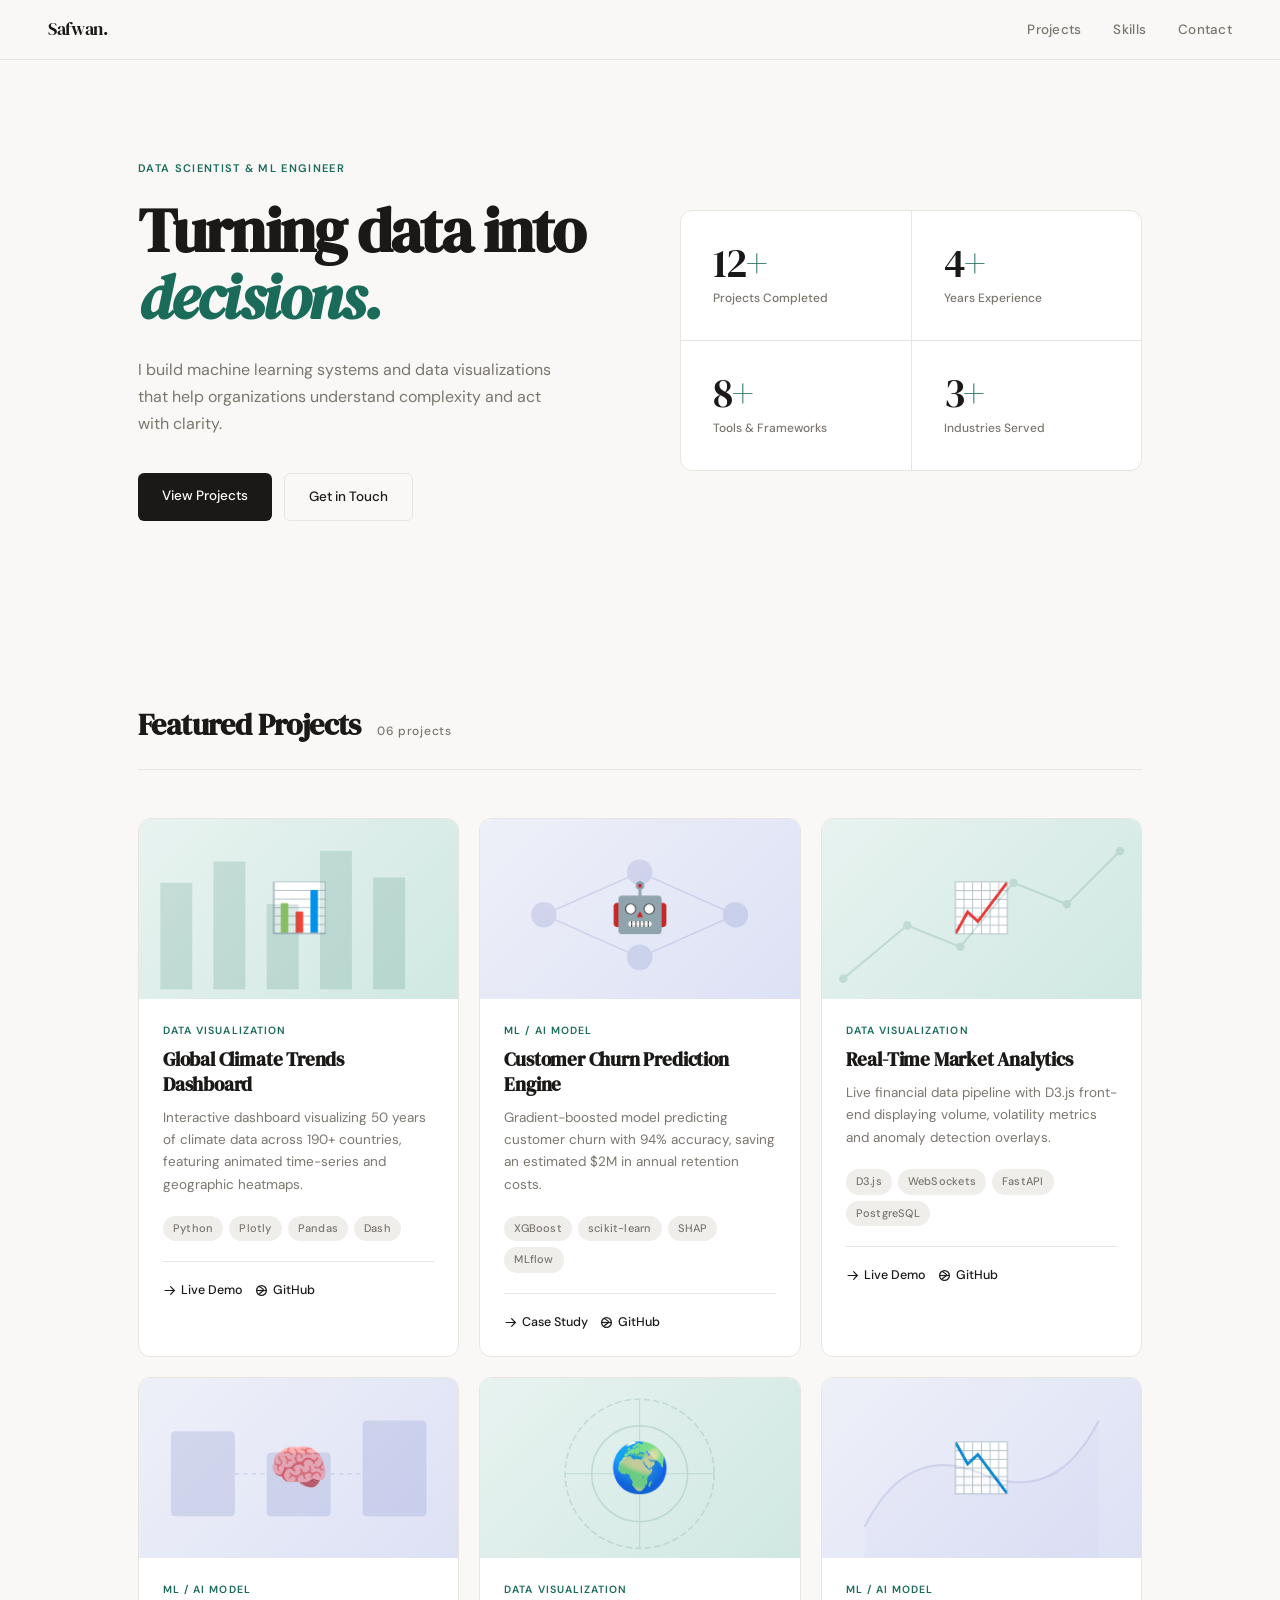
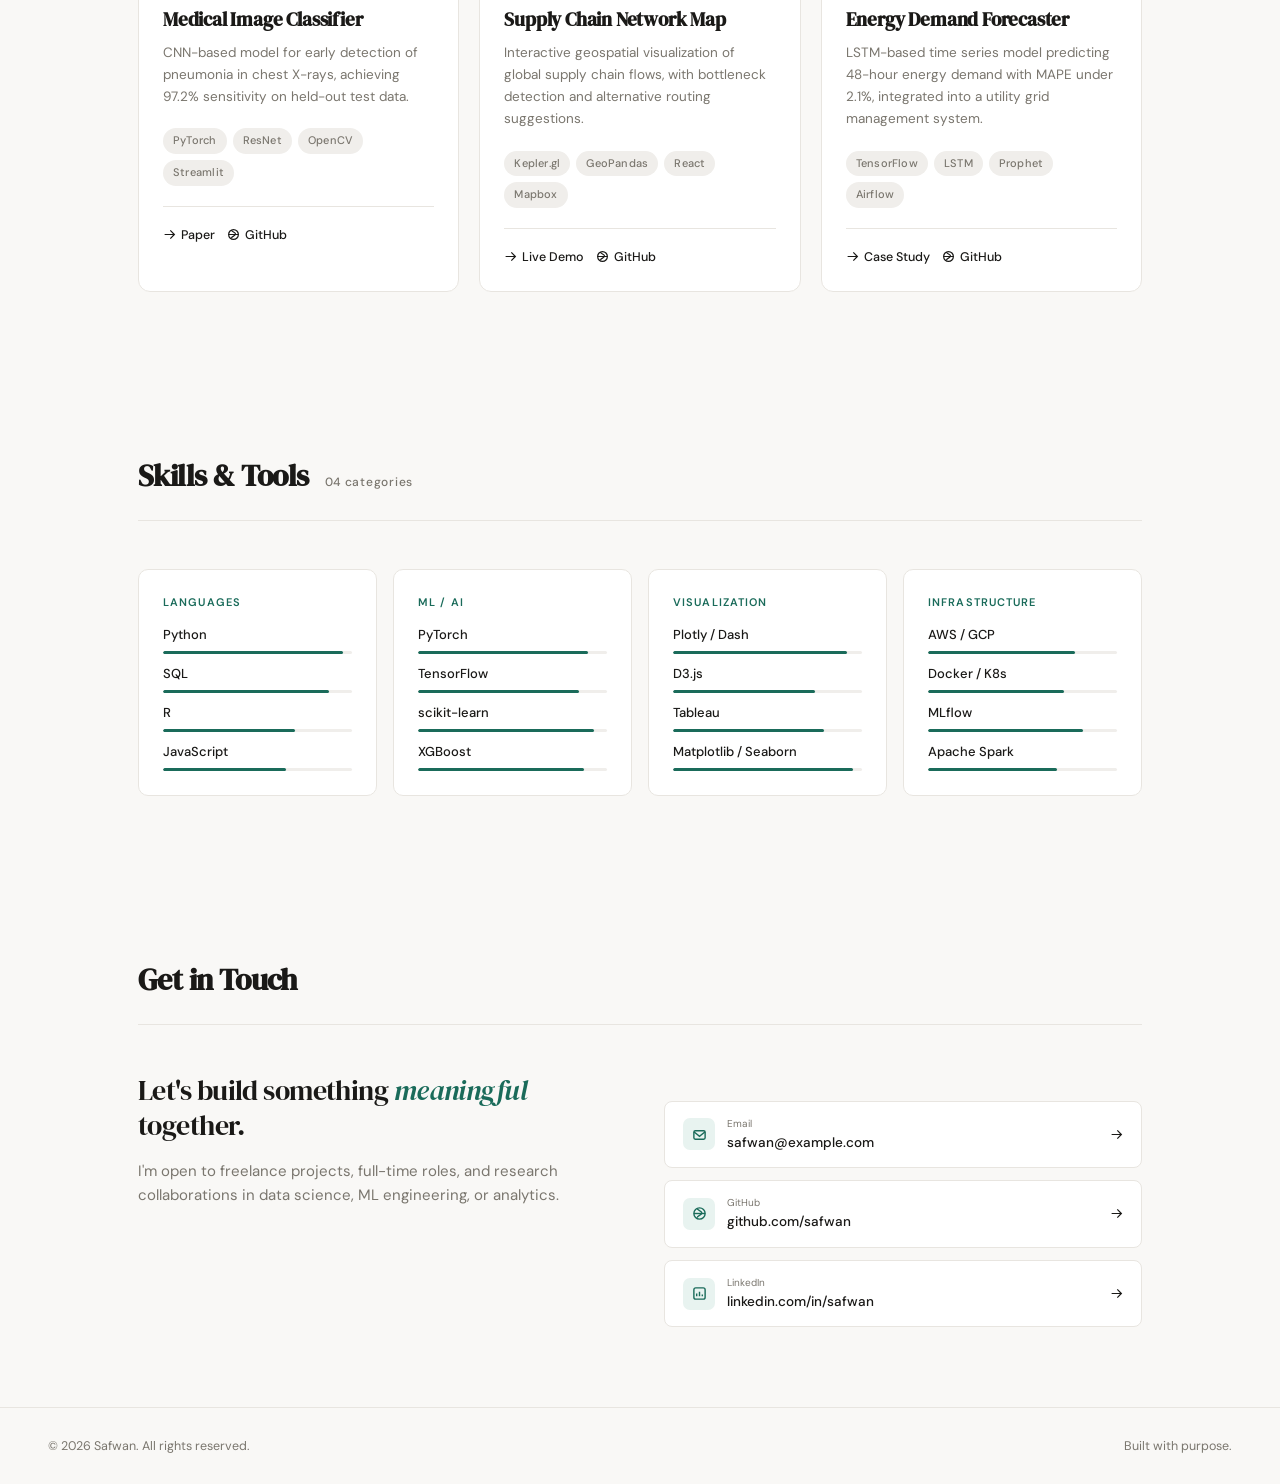
==== index.html @ bc8d3ab7 "Rename portfolio.html to index.html" ====
<!DOCTYPE html>
<html lang="en">
<head>
  <meta charset="UTF-8" />
  <meta name="viewport" content="width=device-width, initial-scale=1.0"/>
  <title>Safwan — Data Scientist</title>
  <link href="https://fonts.googleapis.com/css2?family=DM+Sans:wght@300;400;500;600&family=DM+Serif+Display:ital@0;1&display=swap" rel="stylesheet"/>
  <style>
    *, *::before, *::after { box-sizing: border-box; margin: 0; padding: 0; }

    :root {
      --bg: #f9f8f6;
      --surface: #ffffff;
      --border: #e8e5e0;
      --text: #1a1917;
      --muted: #7a766e;
      --accent: #1a6b5a;
      --accent-light: #e8f3f0;
      --tag-bg: #f0eeeb;
    }

    html { scroll-behavior: smooth; }

    body {
      font-family: 'DM Sans', sans-serif;
      background: var(--bg);
      color: var(--text);
      line-height: 1.6;
      font-size: 15px;
      -webkit-font-smoothing: antialiased;
    }

    /* NAV */
    nav {
      position: fixed; top: 0; left: 0; right: 0; z-index: 100;
      background: rgba(249,248,246,0.92);
      backdrop-filter: blur(12px);
      border-bottom: 1px solid var(--border);
      padding: 0 48px;
      height: 60px;
      display: flex; align-items: center; justify-content: space-between;
    }
    .nav-logo {
      font-family: 'DM Serif Display', serif;
      font-size: 18px;
      color: var(--text);
      text-decoration: none;
      letter-spacing: -0.02em;
    }
    .nav-links { display: flex; gap: 32px; }
    .nav-links a {
      color: var(--muted);
      text-decoration: none;
      font-size: 13.5px;
      font-weight: 500;
      letter-spacing: 0.02em;
      transition: color 0.2s;
    }
    .nav-links a:hover { color: var(--text); }

    /* HERO */
    .hero {
      padding: 160px 48px 100px;
      max-width: 1100px;
      margin: 0 auto;
      display: grid;
      grid-template-columns: 1fr 1fr;
      gap: 80px;
      align-items: center;
    }
    .hero-label {
      font-size: 11px;
      font-weight: 600;
      letter-spacing: 0.12em;
      text-transform: uppercase;
      color: var(--accent);
      margin-bottom: 20px;
    }
    .hero h1 {
      font-family: 'DM Serif Display', serif;
      font-size: clamp(42px, 5vw, 62px);
      line-height: 1.08;
      letter-spacing: -0.03em;
      color: var(--text);
      margin-bottom: 24px;
    }
    .hero h1 em {
      font-style: italic;
      color: var(--accent);
    }
    .hero-desc {
      color: var(--muted);
      font-size: 16px;
      line-height: 1.7;
      margin-bottom: 36px;
      max-width: 420px;
    }
    .hero-actions { display: flex; gap: 12px; flex-wrap: wrap; }
    .btn-primary {
      background: var(--text);
      color: #fff;
      padding: 12px 24px;
      border-radius: 6px;
      text-decoration: none;
      font-size: 13.5px;
      font-weight: 500;
      transition: background 0.2s, transform 0.15s;
    }
    .btn-primary:hover { background: #333; transform: translateY(-1px); }
    .btn-ghost {
      background: transparent;
      color: var(--text);
      padding: 12px 24px;
      border-radius: 6px;
      text-decoration: none;
      font-size: 13.5px;
      font-weight: 500;
      border: 1px solid var(--border);
      transition: border-color 0.2s, transform 0.15s;
    }
    .btn-ghost:hover { border-color: #bbb; transform: translateY(-1px); }

    /* HERO STATS */
    .hero-stats {
      display: grid;
      grid-template-columns: 1fr 1fr;
      gap: 1px;
      background: var(--border);
      border: 1px solid var(--border);
      border-radius: 12px;
      overflow: hidden;
    }
    .stat-box {
      background: var(--surface);
      padding: 32px;
      opacity: 0;
      animation: fadeUp 0.6s ease forwards;
    }
    .stat-box:nth-child(1) { animation-delay: 0.1s; }
    .stat-box:nth-child(2) { animation-delay: 0.2s; }
    .stat-box:nth-child(3) { animation-delay: 0.3s; }
    .stat-box:nth-child(4) { animation-delay: 0.4s; }
    .stat-num {
      font-family: 'DM Serif Display', serif;
      font-size: 40px;
      letter-spacing: -0.03em;
      color: var(--text);
      line-height: 1;
      margin-bottom: 6px;
    }
    .stat-num span { color: var(--accent); }
    .stat-label { font-size: 12px; color: var(--muted); font-weight: 500; }

    /* SECTION LAYOUT */
    section {
      max-width: 1100px;
      margin: 0 auto;
      padding: 80px 48px;
    }
    .section-header {
      display: flex;
      align-items: baseline;
      gap: 16px;
      margin-bottom: 48px;
      border-bottom: 1px solid var(--border);
      padding-bottom: 20px;
    }
    .section-title {
      font-family: 'DM Serif Display', serif;
      font-size: 30px;
      letter-spacing: -0.02em;
    }
    .section-count {
      font-size: 12px;
      color: var(--muted);
      font-weight: 500;
      letter-spacing: 0.06em;
    }

    /* PROJECTS GRID */
    .projects-grid {
      display: grid;
      grid-template-columns: repeat(auto-fill, minmax(320px, 1fr));
      gap: 20px;
    }
    .project-card {
      background: var(--surface);
      border: 1px solid var(--border);
      border-radius: 12px;
      overflow: hidden;
      transition: transform 0.2s, box-shadow 0.2s;
      opacity: 0;
      animation: fadeUp 0.5s ease forwards;
    }
    .project-card:nth-child(1) { animation-delay: 0.05s; }
    .project-card:nth-child(2) { animation-delay: 0.1s; }
    .project-card:nth-child(3) { animation-delay: 0.15s; }
    .project-card:nth-child(4) { animation-delay: 0.2s; }
    .project-card:nth-child(5) { animation-delay: 0.25s; }
    .project-card:nth-child(6) { animation-delay: 0.3s; }
    .project-card:hover { transform: translateY(-3px); box-shadow: 0 12px 32px rgba(0,0,0,0.07); }

    .project-thumb {
      width: 100%;
      height: 180px;
      display: flex;
      align-items: center;
      justify-content: center;
      font-size: 48px;
      position: relative;
      overflow: hidden;
    }
    .thumb-viz { background: linear-gradient(135deg, #e8f3f0 0%, #d0e8e2 100%); }
    .thumb-ml  { background: linear-gradient(135deg, #eef0f8 0%, #dde1f5 100%); }
    .thumb-nlp { background: linear-gradient(135deg, #f8f0e8 0%, #f5e8d0 100%); }

    /* Decorative SVG inside thumb */
    .thumb-deco {
      position: absolute; inset: 0;
      opacity: 0.15;
    }

    .project-body { padding: 24px; }
    .project-type {
      font-size: 10.5px;
      font-weight: 600;
      letter-spacing: 0.1em;
      text-transform: uppercase;
      color: var(--accent);
      margin-bottom: 8px;
    }
    .project-title {
      font-family: 'DM Serif Display', serif;
      font-size: 19px;
      letter-spacing: -0.01em;
      margin-bottom: 10px;
      line-height: 1.3;
    }
    .project-desc {
      font-size: 13.5px;
      color: var(--muted);
      line-height: 1.65;
      margin-bottom: 20px;
    }
    .project-tags { display: flex; flex-wrap: wrap; gap: 6px; margin-bottom: 20px; }
    .tag {
      background: var(--tag-bg);
      color: var(--muted);
      font-size: 11px;
      font-weight: 500;
      padding: 4px 10px;
      border-radius: 20px;
      letter-spacing: 0.02em;
    }
    .project-footer {
      display: flex;
      gap: 12px;
      border-top: 1px solid var(--border);
      padding-top: 18px;
    }
    .project-link {
      font-size: 12.5px;
      font-weight: 500;
      color: var(--text);
      text-decoration: none;
      display: flex;
      align-items: center;
      gap: 5px;
      transition: color 0.2s;
    }
    .project-link:hover { color: var(--accent); }
    .project-link svg { width: 13px; height: 13px; }

    /* SKILLS */
    .skills-grid {
      display: grid;
      grid-template-columns: repeat(auto-fill, minmax(220px, 1fr));
      gap: 16px;
    }
    .skill-group {
      background: var(--surface);
      border: 1px solid var(--border);
      border-radius: 10px;
      padding: 24px;
      opacity: 0;
      animation: fadeUp 0.5s ease forwards;
    }
    .skill-group:nth-child(1) { animation-delay: 0.05s; }
    .skill-group:nth-child(2) { animation-delay: 0.1s; }
    .skill-group:nth-child(3) { animation-delay: 0.15s; }
    .skill-group:nth-child(4) { animation-delay: 0.2s; }
    .skill-group-title {
      font-size: 11px;
      font-weight: 600;
      letter-spacing: 0.1em;
      text-transform: uppercase;
      color: var(--accent);
      margin-bottom: 14px;
    }
    .skill-list { display: flex; flex-direction: column; gap: 10px; }
    .skill-item { display: flex; flex-direction: column; gap: 5px; }
    .skill-name { font-size: 13px; font-weight: 500; color: var(--text); }
    .skill-bar-track {
      height: 3px;
      background: var(--tag-bg);
      border-radius: 2px;
      overflow: hidden;
    }
    .skill-bar-fill {
      height: 100%;
      background: var(--accent);
      border-radius: 2px;
      width: 0;
      transition: width 1.2s cubic-bezier(0.4,0,0.2,1);
    }

    /* CONTACT */
    .contact-grid {
      display: grid;
      grid-template-columns: 1fr 1fr;
      gap: 48px;
      align-items: start;
    }
    .contact-intro {
      font-family: 'DM Serif Display', serif;
      font-size: 28px;
      letter-spacing: -0.02em;
      line-height: 1.25;
      margin-bottom: 16px;
    }
    .contact-intro em { font-style: italic; color: var(--accent); }
    .contact-sub { color: var(--muted); font-size: 15px; line-height: 1.65; }
    .contact-links { display: flex; flex-direction: column; gap: 12px; margin-top: 28px; }
    .contact-link-item {
      display: flex;
      align-items: center;
      gap: 12px;
      padding: 14px 18px;
      background: var(--surface);
      border: 1px solid var(--border);
      border-radius: 8px;
      text-decoration: none;
      color: var(--text);
      font-size: 13.5px;
      font-weight: 500;
      transition: border-color 0.2s, transform 0.15s;
    }
    .contact-link-item:hover { border-color: var(--accent); transform: translateX(3px); }
    .contact-icon {
      width: 32px; height: 32px;
      background: var(--accent-light);
      border-radius: 7px;
      display: flex; align-items: center; justify-content: center;
      color: var(--accent);
      flex-shrink: 0;
    }
    .contact-icon svg { width: 15px; height: 15px; }
    .contact-link-text { flex: 1; }
    .contact-link-label { font-size: 10px; color: var(--muted); font-weight: 400; display: block; }

    /* FOOTER */
    footer {
      border-top: 1px solid var(--border);
      padding: 28px 48px;
      display: flex;
      justify-content: space-between;
      align-items: center;
      color: var(--muted);
      font-size: 12.5px;
      max-width: 100%;
    }

    /* ANIMATIONS */
    @keyframes fadeUp {
      from { opacity: 0; transform: translateY(18px); }
      to   { opacity: 1; transform: translateY(0); }
    }
    .hero-left { opacity: 0; animation: fadeUp 0.7s ease 0.1s forwards; }

    /* RESPONSIVE */
    @media (max-width: 768px) {
      nav { padding: 0 20px; }
      .hero { grid-template-columns: 1fr; padding: 120px 20px 60px; gap: 48px; }
      section { padding: 60px 20px; }
      .contact-grid { grid-template-columns: 1fr; }
      footer { flex-direction: column; gap: 8px; text-align: center; }
    }
  </style>
</head>
<body>

<!-- NAV -->
<nav>
  <a href="#" class="nav-logo">Safwan.</a>
  <div class="nav-links">
    <a href="#projects">Projects</a>
    <a href="#skills">Skills</a>
    <a href="#contact">Contact</a>
  </div>
</nav>

<!-- HERO -->
<div class="hero">
  <div class="hero-left">
    <p class="hero-label">Data Scientist & ML Engineer</p>
    <h1>Turning data into <em>decisions.</em></h1>
    <p class="hero-desc">
      I build machine learning systems and data visualizations that help organizations understand complexity and act with clarity.
    </p>
    <div class="hero-actions">
      <a href="#projects" class="btn-primary">View Projects</a>
      <a href="#contact" class="btn-ghost">Get in Touch</a>
    </div>
  </div>

  <div class="hero-stats">
    <div class="stat-box">
      <div class="stat-num">12<span>+</span></div>
      <div class="stat-label">Projects Completed</div>
    </div>
    <div class="stat-box">
      <div class="stat-num">4<span>+</span></div>
      <div class="stat-label">Years Experience</div>
    </div>
    <div class="stat-box">
      <div class="stat-num">8<span>+</span></div>
      <div class="stat-label">Tools & Frameworks</div>
    </div>
    <div class="stat-box">
      <div class="stat-num">3<span>+</span></div>
      <div class="stat-label">Industries Served</div>
    </div>
  </div>
</div>

<!-- PROJECTS -->
<section id="projects">
  <div class="section-header">
    <h2 class="section-title">Featured Projects</h2>
    <span class="section-count">06 projects</span>
  </div>

  <div class="projects-grid">

    <!-- Project 1 -->
    <div class="project-card">
      <div class="project-thumb thumb-viz">
        <svg class="thumb-deco" viewBox="0 0 300 180" fill="none" xmlns="http://www.w3.org/2000/svg">
          <rect x="20" y="60" width="30" height="100" fill="#1a6b5a"/>
          <rect x="70" y="40" width="30" height="120" fill="#1a6b5a"/>
          <rect x="120" y="80" width="30" height="80" fill="#1a6b5a"/>
          <rect x="170" y="30" width="30" height="130" fill="#1a6b5a"/>
          <rect x="220" y="55" width="30" height="105" fill="#1a6b5a"/>
          <line x1="10" y1="170" x2="290" y2="170" stroke="#1a6b5a" stroke-width="2"/>
        </svg>
        📊
      </div>
      <div class="project-body">
        <p class="project-type">Data Visualization</p>
        <h3 class="project-title">Global Climate Trends Dashboard</h3>
        <p class="project-desc">Interactive dashboard visualizing 50 years of climate data across 190+ countries, featuring animated time-series and geographic heatmaps.</p>
        <div class="project-tags">
          <span class="tag">Python</span><span class="tag">Plotly</span><span class="tag">Pandas</span><span class="tag">Dash</span>
        </div>
        <div class="project-footer">
          <a href="#" class="project-link">
            <svg viewBox="0 0 16 16" fill="none" stroke="currentColor" stroke-width="1.5"><path d="M2 8h12M9 3l5 5-5 5"/></svg>
            Live Demo
          </a>
          <a href="#" class="project-link">
            <svg viewBox="0 0 16 16" fill="none" stroke="currentColor" stroke-width="1.5"><circle cx="8" cy="8" r="6"/><path d="M5.5 2.5c0 2.5 5 2.5 5 5s-5 2.5-5 5"/><line x1="2" y1="8" x2="14" y2="8"/></svg>
            GitHub
          </a>
        </div>
      </div>
    </div>

    <!-- Project 2 -->
    <div class="project-card">
      <div class="project-thumb thumb-ml">
        <svg class="thumb-deco" viewBox="0 0 300 180" fill="none" xmlns="http://www.w3.org/2000/svg">
          <circle cx="60" cy="90" r="12" fill="#4a5ab5"/>
          <circle cx="150" cy="50" r="12" fill="#4a5ab5"/>
          <circle cx="150" cy="130" r="12" fill="#4a5ab5"/>
          <circle cx="240" cy="90" r="12" fill="#4a5ab5"/>
          <line x1="60" y1="90" x2="150" y2="50" stroke="#4a5ab5" stroke-width="1.5"/>
          <line x1="60" y1="90" x2="150" y2="130" stroke="#4a5ab5" stroke-width="1.5"/>
          <line x1="150" y1="50" x2="240" y2="90" stroke="#4a5ab5" stroke-width="1.5"/>
          <line x1="150" y1="130" x2="240" y2="90" stroke="#4a5ab5" stroke-width="1.5"/>
        </svg>
        🤖
      </div>
      <div class="project-body">
        <p class="project-type">ML / AI Model</p>
        <h3 class="project-title">Customer Churn Prediction Engine</h3>
        <p class="project-desc">Gradient-boosted model predicting customer churn with 94% accuracy, saving an estimated $2M in annual retention costs.</p>
        <div class="project-tags">
          <span class="tag">XGBoost</span><span class="tag">scikit-learn</span><span class="tag">SHAP</span><span class="tag">MLflow</span>
        </div>
        <div class="project-footer">
          <a href="#" class="project-link">
            <svg viewBox="0 0 16 16" fill="none" stroke="currentColor" stroke-width="1.5"><path d="M2 8h12M9 3l5 5-5 5"/></svg>
            Case Study
          </a>
          <a href="#" class="project-link">
            <svg viewBox="0 0 16 16" fill="none" stroke="currentColor" stroke-width="1.5"><circle cx="8" cy="8" r="6"/><path d="M5.5 2.5c0 2.5 5 2.5 5 5s-5 2.5-5 5"/><line x1="2" y1="8" x2="14" y2="8"/></svg>
            GitHub
          </a>
        </div>
      </div>
    </div>

    <!-- Project 3 -->
    <div class="project-card">
      <div class="project-thumb thumb-viz">
        <svg class="thumb-deco" viewBox="0 0 300 180" fill="none" xmlns="http://www.w3.org/2000/svg">
          <polyline points="20,150 80,100 130,120 180,60 230,80 280,30" stroke="#1a6b5a" stroke-width="2" fill="none"/>
          <circle cx="20" cy="150" r="4" fill="#1a6b5a"/>
          <circle cx="80" cy="100" r="4" fill="#1a6b5a"/>
          <circle cx="130" cy="120" r="4" fill="#1a6b5a"/>
          <circle cx="180" cy="60" r="4" fill="#1a6b5a"/>
          <circle cx="230" cy="80" r="4" fill="#1a6b5a"/>
          <circle cx="280" cy="30" r="4" fill="#1a6b5a"/>
        </svg>
        📈
      </div>
      <div class="project-body">
        <p class="project-type">Data Visualization</p>
        <h3 class="project-title">Real-Time Market Analytics</h3>
        <p class="project-desc">Live financial data pipeline with D3.js front-end displaying volume, volatility metrics and anomaly detection overlays.</p>
        <div class="project-tags">
          <span class="tag">D3.js</span><span class="tag">WebSockets</span><span class="tag">FastAPI</span><span class="tag">PostgreSQL</span>
        </div>
        <div class="project-footer">
          <a href="#" class="project-link">
            <svg viewBox="0 0 16 16" fill="none" stroke="currentColor" stroke-width="1.5"><path d="M2 8h12M9 3l5 5-5 5"/></svg>
            Live Demo
          </a>
          <a href="#" class="project-link">
            <svg viewBox="0 0 16 16" fill="none" stroke="currentColor" stroke-width="1.5"><circle cx="8" cy="8" r="6"/><path d="M5.5 2.5c0 2.5 5 2.5 5 5s-5 2.5-5 5"/><line x1="2" y1="8" x2="14" y2="8"/></svg>
            GitHub
          </a>
        </div>
      </div>
    </div>

    <!-- Project 4 -->
    <div class="project-card">
      <div class="project-thumb thumb-ml">
        <svg class="thumb-deco" viewBox="0 0 300 180" fill="none" xmlns="http://www.w3.org/2000/svg">
          <rect x="30" y="50" width="60" height="80" rx="4" fill="#4a5ab5"/>
          <rect x="120" y="70" width="60" height="60" rx="4" fill="#4a5ab5"/>
          <rect x="210" y="40" width="60" height="90" rx="4" fill="#4a5ab5"/>
          <line x1="90" y1="90" x2="120" y2="90" stroke="#4a5ab5" stroke-width="1.5" stroke-dasharray="4"/>
          <line x1="180" y1="90" x2="210" y2="90" stroke="#4a5ab5" stroke-width="1.5" stroke-dasharray="4"/>
        </svg>
        🧠
      </div>
      <div class="project-body">
        <p class="project-type">ML / AI Model</p>
        <h3 class="project-title">Medical Image Classifier</h3>
        <p class="project-desc">CNN-based model for early detection of pneumonia in chest X-rays, achieving 97.2% sensitivity on held-out test data.</p>
        <div class="project-tags">
          <span class="tag">PyTorch</span><span class="tag">ResNet</span><span class="tag">OpenCV</span><span class="tag">Streamlit</span>
        </div>
        <div class="project-footer">
          <a href="#" class="project-link">
            <svg viewBox="0 0 16 16" fill="none" stroke="currentColor" stroke-width="1.5"><path d="M2 8h12M9 3l5 5-5 5"/></svg>
            Paper
          </a>
          <a href="#" class="project-link">
            <svg viewBox="0 0 16 16" fill="none" stroke="currentColor" stroke-width="1.5"><circle cx="8" cy="8" r="6"/><path d="M5.5 2.5c0 2.5 5 2.5 5 5s-5 2.5-5 5"/><line x1="2" y1="8" x2="14" y2="8"/></svg>
            GitHub
          </a>
        </div>
      </div>
    </div>

    <!-- Project 5 -->
    <div class="project-card">
      <div class="project-thumb thumb-viz">
        <svg class="thumb-deco" viewBox="0 0 300 180" fill="none">
          <circle cx="150" cy="90" r="70" stroke="#1a6b5a" stroke-width="1.5" stroke-dasharray="6 3"/>
          <circle cx="150" cy="90" r="45" stroke="#1a6b5a" stroke-width="1.5"/>
          <circle cx="150" cy="90" r="20" fill="#1a6b5a"/>
          <line x1="150" y1="20" x2="150" y2="160" stroke="#1a6b5a" stroke-width="1"/>
          <line x1="80" y1="90" x2="220" y2="90" stroke="#1a6b5a" stroke-width="1"/>
        </svg>
        🌍
      </div>
      <div class="project-body">
        <p class="project-type">Data Visualization</p>
        <h3 class="project-title">Supply Chain Network Map</h3>
        <p class="project-desc">Interactive geospatial visualization of global supply chain flows, with bottleneck detection and alternative routing suggestions.</p>
        <div class="project-tags">
          <span class="tag">Kepler.gl</span><span class="tag">GeoPandas</span><span class="tag">React</span><span class="tag">Mapbox</span>
        </div>
        <div class="project-footer">
          <a href="#" class="project-link">
            <svg viewBox="0 0 16 16" fill="none" stroke="currentColor" stroke-width="1.5"><path d="M2 8h12M9 3l5 5-5 5"/></svg>
            Live Demo
          </a>
          <a href="#" class="project-link">
            <svg viewBox="0 0 16 16" fill="none" stroke="currentColor" stroke-width="1.5"><circle cx="8" cy="8" r="6"/><path d="M5.5 2.5c0 2.5 5 2.5 5 5s-5 2.5-5 5"/><line x1="2" y1="8" x2="14" y2="8"/></svg>
            GitHub
          </a>
        </div>
      </div>
    </div>

    <!-- Project 6 -->
    <div class="project-card">
      <div class="project-thumb thumb-ml">
        <svg class="thumb-deco" viewBox="0 0 300 180" fill="none">
          <path d="M40 140 Q80 60 150 90 Q220 120 260 40" stroke="#4a5ab5" stroke-width="2" fill="none"/>
          <path d="M40 140 Q80 60 150 90 Q220 120 260 40 L260 180 L40 180 Z" fill="#4a5ab5" opacity="0.15"/>
        </svg>
        📉
      </div>
      <div class="project-body">
        <p class="project-type">ML / AI Model</p>
        <h3 class="project-title">Energy Demand Forecaster</h3>
        <p class="project-desc">LSTM-based time series model predicting 48-hour energy demand with MAPE under 2.1%, integrated into a utility grid management system.</p>
        <div class="project-tags">
          <span class="tag">TensorFlow</span><span class="tag">LSTM</span><span class="tag">Prophet</span><span class="tag">Airflow</span>
        </div>
        <div class="project-footer">
          <a href="#" class="project-link">
            <svg viewBox="0 0 16 16" fill="none" stroke="currentColor" stroke-width="1.5"><path d="M2 8h12M9 3l5 5-5 5"/></svg>
            Case Study
          </a>
          <a href="#" class="project-link">
            <svg viewBox="0 0 16 16" fill="none" stroke="currentColor" stroke-width="1.5"><circle cx="8" cy="8" r="6"/><path d="M5.5 2.5c0 2.5 5 2.5 5 5s-5 2.5-5 5"/><line x1="2" y1="8" x2="14" y2="8"/></svg>
            GitHub
          </a>
        </div>
      </div>
    </div>

  </div>
</section>

<!-- SKILLS -->
<section id="skills">
  <div class="section-header">
    <h2 class="section-title">Skills & Tools</h2>
    <span class="section-count">04 categories</span>
  </div>
  <div class="skills-grid">
    <div class="skill-group">
      <p class="skill-group-title">Languages</p>
      <div class="skill-list">
        <div class="skill-item"><span class="skill-name">Python</span><div class="skill-bar-track"><div class="skill-bar-fill" data-width="95"></div></div></div>
        <div class="skill-item"><span class="skill-name">SQL</span><div class="skill-bar-track"><div class="skill-bar-fill" data-width="88"></div></div></div>
        <div class="skill-item"><span class="skill-name">R</span><div class="skill-bar-track"><div class="skill-bar-fill" data-width="70"></div></div></div>
        <div class="skill-item"><span class="skill-name">JavaScript</span><div class="skill-bar-track"><div class="skill-bar-fill" data-width="65"></div></div></div>
      </div>
    </div>
    <div class="skill-group">
      <p class="skill-group-title">ML / AI</p>
      <div class="skill-list">
        <div class="skill-item"><span class="skill-name">PyTorch</span><div class="skill-bar-track"><div class="skill-bar-fill" data-width="90"></div></div></div>
        <div class="skill-item"><span class="skill-name">TensorFlow</span><div class="skill-bar-track"><div class="skill-bar-fill" data-width="85"></div></div></div>
        <div class="skill-item"><span class="skill-name">scikit-learn</span><div class="skill-bar-track"><div class="skill-bar-fill" data-width="93"></div></div></div>
        <div class="skill-item"><span class="skill-name">XGBoost</span><div class="skill-bar-track"><div class="skill-bar-fill" data-width="88"></div></div></div>
      </div>
    </div>
    <div class="skill-group">
      <p class="skill-group-title">Visualization</p>
      <div class="skill-list">
        <div class="skill-item"><span class="skill-name">Plotly / Dash</span><div class="skill-bar-track"><div class="skill-bar-fill" data-width="92"></div></div></div>
        <div class="skill-item"><span class="skill-name">D3.js</span><div class="skill-bar-track"><div class="skill-bar-fill" data-width="75"></div></div></div>
        <div class="skill-item"><span class="skill-name">Tableau</span><div class="skill-bar-track"><div class="skill-bar-fill" data-width="80"></div></div></div>
        <div class="skill-item"><span class="skill-name">Matplotlib / Seaborn</span><div class="skill-bar-track"><div class="skill-bar-fill" data-width="95"></div></div></div>
      </div>
    </div>
    <div class="skill-group">
      <p class="skill-group-title">Infrastructure</p>
      <div class="skill-list">
        <div class="skill-item"><span class="skill-name">AWS / GCP</span><div class="skill-bar-track"><div class="skill-bar-fill" data-width="78"></div></div></div>
        <div class="skill-item"><span class="skill-name">Docker / K8s</span><div class="skill-bar-track"><div class="skill-bar-fill" data-width="72"></div></div></div>
        <div class="skill-item"><span class="skill-name">MLflow</span><div class="skill-bar-track"><div class="skill-bar-fill" data-width="82"></div></div></div>
        <div class="skill-item"><span class="skill-name">Apache Spark</span><div class="skill-bar-track"><div class="skill-bar-fill" data-width="68"></div></div></div>
      </div>
    </div>
  </div>
</section>

<!-- CONTACT -->
<section id="contact">
  <div class="section-header">
    <h2 class="section-title">Get in Touch</h2>
  </div>
  <div class="contact-grid">
    <div>
      <p class="contact-intro">Let's build something <em>meaningful</em> together.</p>
      <p class="contact-sub">I'm open to freelance projects, full-time roles, and research collaborations in data science, ML engineering, or analytics.</p>
    </div>
    <div class="contact-links">
      <a href="mailto:safwan@example.com" class="contact-link-item">
        <div class="contact-icon">
          <svg viewBox="0 0 16 16" fill="none" stroke="currentColor" stroke-width="1.5"><rect x="2" y="4" width="12" height="9" rx="1.5"/><path d="M2 5l6 5 6-5"/></svg>
        </div>
        <div class="contact-link-text">
          <span class="contact-link-label">Email</span>
          safwan@example.com
        </div>
        <svg width="13" height="13" viewBox="0 0 16 16" fill="none" stroke="currentColor" stroke-width="1.5"><path d="M2 8h12M9 3l5 5-5 5"/></svg>
      </a>
      <a href="#" class="contact-link-item">
        <div class="contact-icon">
          <svg viewBox="0 0 16 16" fill="none" stroke="currentColor" stroke-width="1.5"><circle cx="8" cy="8" r="6"/><path d="M5.5 2.5c0 2.5 5 2.5 5 5s-5 2.5-5 5"/><line x1="2" y1="8" x2="14" y2="8"/></svg>
        </div>
        <div class="contact-link-text">
          <span class="contact-link-label">GitHub</span>
          github.com/safwan
        </div>
        <svg width="13" height="13" viewBox="0 0 16 16" fill="none" stroke="currentColor" stroke-width="1.5"><path d="M2 8h12M9 3l5 5-5 5"/></svg>
      </a>
      <a href="#" class="contact-link-item">
        <div class="contact-icon">
          <svg viewBox="0 0 16 16" fill="none" stroke="currentColor" stroke-width="1.5"><rect x="2" y="2" width="12" height="12" rx="2"/><path d="M5 8V11M8 6V11M11 9V11"/></svg>
        </div>
        <div class="contact-link-text">
          <span class="contact-link-label">LinkedIn</span>
          linkedin.com/in/safwan
        </div>
        <svg width="13" height="13" viewBox="0 0 16 16" fill="none" stroke="currentColor" stroke-width="1.5"><path d="M2 8h12M9 3l5 5-5 5"/></svg>
      </a>
    </div>
  </div>
</section>

<footer>
  <span>© 2026 Safwan. All rights reserved.</span>
  <span>Built with purpose.</span>
</footer>

<script>
  // Animate skill bars when in view
  const observer = new IntersectionObserver((entries) => {
    entries.forEach(entry => {
      if (entry.isIntersecting) {
        entry.target.querySelectorAll('.skill-bar-fill').forEach(bar => {
          bar.style.width = bar.dataset.width + '%';
        });
        observer.unobserve(entry.target);
      }
    });
  }, { threshold: 0.3 });

  document.querySelectorAll('.skill-group').forEach(g => observer.observe(g));
</script>

</body>
</html>
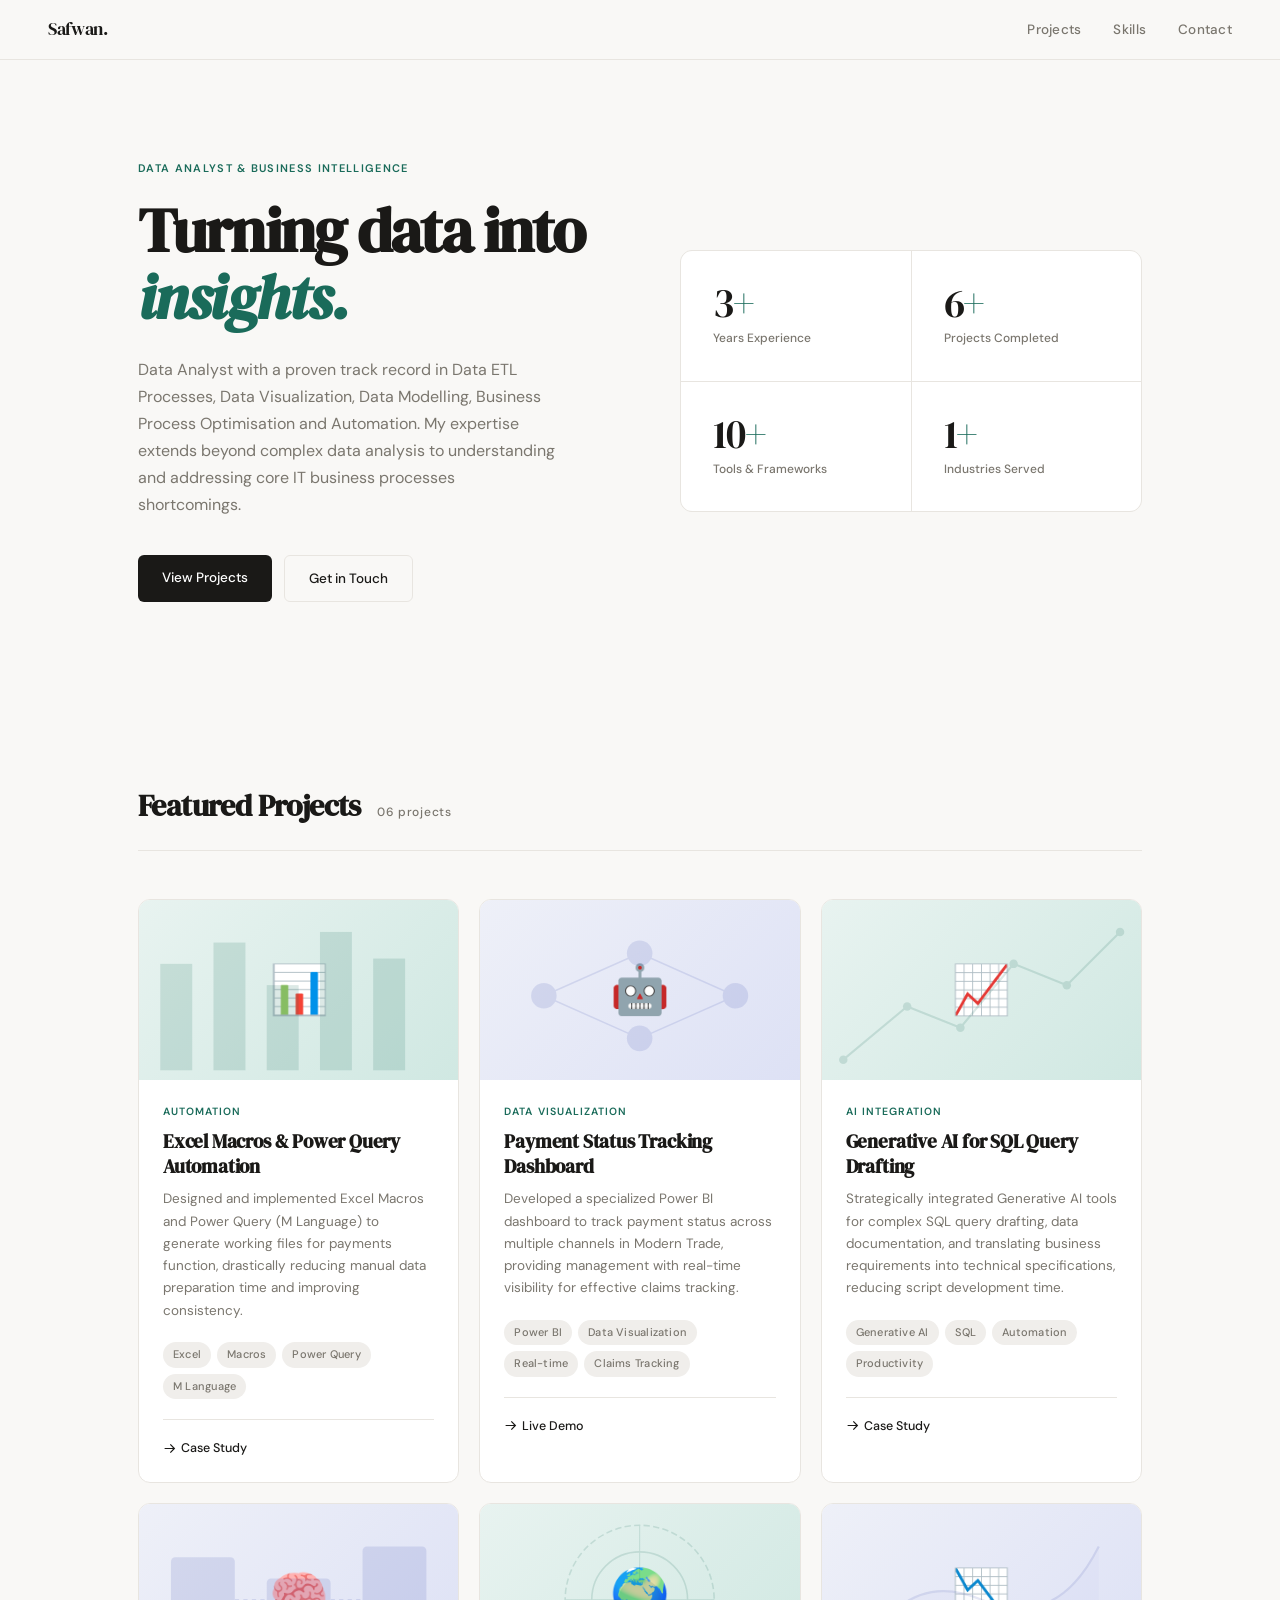
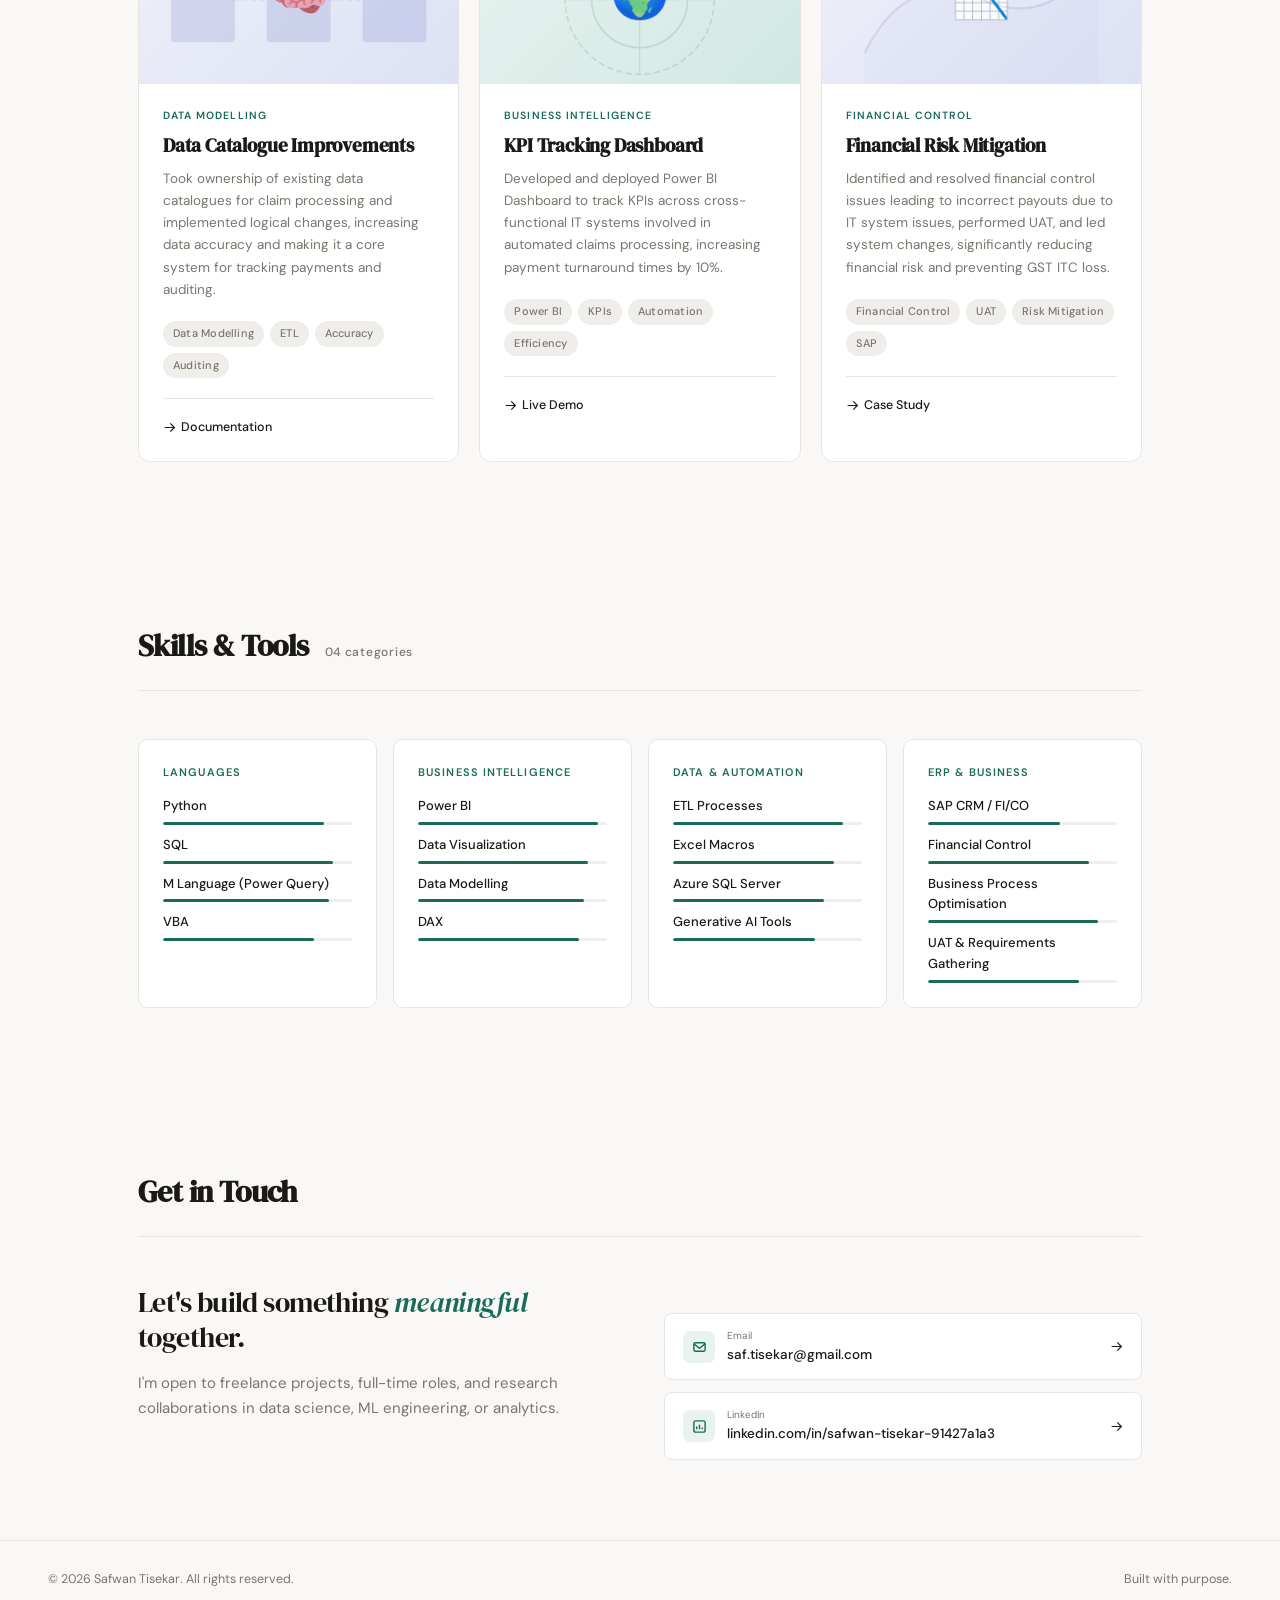
==== commit eac35a25: "Update website with personal experience, skills, and projects from resume" ====
--- a/index.html
+++ b/index.html
@@ -3,7 +3,7 @@
 <head>
   <meta charset="UTF-8" />
   <meta name="viewport" content="width=device-width, initial-scale=1.0"/>
-  <title>Safwan — Data Scientist</title>
+  <title>Safwan Tisekar — Data Analyst</title>
   <link href="https://fonts.googleapis.com/css2?family=DM+Sans:wght@300;400;500;600&family=DM+Serif+Display:ital@0;1&display=swap" rel="stylesheet"/>
   <style>
     *, *::before, *::after { box-sizing: border-box; margin: 0; padding: 0; }
@@ -402,10 +402,10 @@
 <!-- HERO -->
 <div class="hero">
   <div class="hero-left">
-    <p class="hero-label">Data Scientist & ML Engineer</p>
-    <h1>Turning data into <em>decisions.</em></h1>
+    <p class="hero-label">Data Analyst & Business Intelligence</p>
+    <h1>Turning data into <em>insights.</em></h1>
     <p class="hero-desc">
-      I build machine learning systems and data visualizations that help organizations understand complexity and act with clarity.
+      Data Analyst with a proven track record in Data ETL Processes, Data Visualization, Data Modelling, Business Process Optimisation and Automation. My expertise extends beyond complex data analysis to understanding and addressing core IT business processes shortcomings.
     </p>
     <div class="hero-actions">
       <a href="#projects" class="btn-primary">View Projects</a>
@@ -415,19 +415,19 @@
 
   <div class="hero-stats">
     <div class="stat-box">
-      <div class="stat-num">12<span>+</span></div>
+      <div class="stat-num">3<span>+</span></div>
+      <div class="stat-label">Years Experience</div>
+    </div>
+    <div class="stat-box">
+      <div class="stat-num">6<span>+</span></div>
       <div class="stat-label">Projects Completed</div>
     </div>
     <div class="stat-box">
-      <div class="stat-num">4<span>+</span></div>
-      <div class="stat-label">Years Experience</div>
+      <div class="stat-num">10<span>+</span></div>
+      <div class="stat-label">Tools & Frameworks</div>
     </div>
     <div class="stat-box">
-      <div class="stat-num">8<span>+</span></div>
-      <div class="stat-label">Tools & Frameworks</div>
-    </div>
-    <div class="stat-box">
-      <div class="stat-num">3<span>+</span></div>
+      <div class="stat-num">1<span>+</span></div>
       <div class="stat-label">Industries Served</div>
     </div>
   </div>
@@ -456,20 +456,16 @@
         📊
       </div>
       <div class="project-body">
-        <p class="project-type">Data Visualization</p>
-        <h3 class="project-title">Global Climate Trends Dashboard</h3>
-        <p class="project-desc">Interactive dashboard visualizing 50 years of climate data across 190+ countries, featuring animated time-series and geographic heatmaps.</p>
+        <p class="project-type">Automation</p>
+        <h3 class="project-title">Excel Macros & Power Query Automation</h3>
+        <p class="project-desc">Designed and implemented Excel Macros and Power Query (M Language) to generate working files for payments function, drastically reducing manual data preparation time and improving consistency.</p>
         <div class="project-tags">
-          <span class="tag">Python</span><span class="tag">Plotly</span><span class="tag">Pandas</span><span class="tag">Dash</span>
+          <span class="tag">Excel</span><span class="tag">Macros</span><span class="tag">Power Query</span><span class="tag">M Language</span>
         </div>
         <div class="project-footer">
           <a href="#" class="project-link">
             <svg viewBox="0 0 16 16" fill="none" stroke="currentColor" stroke-width="1.5"><path d="M2 8h12M9 3l5 5-5 5"/></svg>
-            Live Demo
-          </a>
-          <a href="#" class="project-link">
-            <svg viewBox="0 0 16 16" fill="none" stroke="currentColor" stroke-width="1.5"><circle cx="8" cy="8" r="6"/><path d="M5.5 2.5c0 2.5 5 2.5 5 5s-5 2.5-5 5"/><line x1="2" y1="8" x2="14" y2="8"/></svg>
-            GitHub
+            Case Study
           </a>
         </div>
       </div>
@@ -491,20 +487,16 @@
         🤖
       </div>
       <div class="project-body">
-        <p class="project-type">ML / AI Model</p>
-        <h3 class="project-title">Customer Churn Prediction Engine</h3>
-        <p class="project-desc">Gradient-boosted model predicting customer churn with 94% accuracy, saving an estimated $2M in annual retention costs.</p>
+        <p class="project-type">Data Visualization</p>
+        <h3 class="project-title">Payment Status Tracking Dashboard</h3>
+        <p class="project-desc">Developed a specialized Power BI dashboard to track payment status across multiple channels in Modern Trade, providing management with real-time visibility for effective claims tracking.</p>
         <div class="project-tags">
-          <span class="tag">XGBoost</span><span class="tag">scikit-learn</span><span class="tag">SHAP</span><span class="tag">MLflow</span>
+          <span class="tag">Power BI</span><span class="tag">Data Visualization</span><span class="tag">Real-time</span><span class="tag">Claims Tracking</span>
         </div>
         <div class="project-footer">
           <a href="#" class="project-link">
             <svg viewBox="0 0 16 16" fill="none" stroke="currentColor" stroke-width="1.5"><path d="M2 8h12M9 3l5 5-5 5"/></svg>
-            Case Study
-          </a>
-          <a href="#" class="project-link">
-            <svg viewBox="0 0 16 16" fill="none" stroke="currentColor" stroke-width="1.5"><circle cx="8" cy="8" r="6"/><path d="M5.5 2.5c0 2.5 5 2.5 5 5s-5 2.5-5 5"/><line x1="2" y1="8" x2="14" y2="8"/></svg>
-            GitHub
+            Live Demo
           </a>
         </div>
       </div>
@@ -525,20 +517,16 @@
         📈
       </div>
       <div class="project-body">
-        <p class="project-type">Data Visualization</p>
-        <h3 class="project-title">Real-Time Market Analytics</h3>
-        <p class="project-desc">Live financial data pipeline with D3.js front-end displaying volume, volatility metrics and anomaly detection overlays.</p>
+        <p class="project-type">AI Integration</p>
+        <h3 class="project-title">Generative AI for SQL Query Drafting</h3>
+        <p class="project-desc">Strategically integrated Generative AI tools for complex SQL query drafting, data documentation, and translating business requirements into technical specifications, reducing script development time.</p>
         <div class="project-tags">
-          <span class="tag">D3.js</span><span class="tag">WebSockets</span><span class="tag">FastAPI</span><span class="tag">PostgreSQL</span>
+          <span class="tag">Generative AI</span><span class="tag">SQL</span><span class="tag">Automation</span><span class="tag">Productivity</span>
         </div>
         <div class="project-footer">
           <a href="#" class="project-link">
             <svg viewBox="0 0 16 16" fill="none" stroke="currentColor" stroke-width="1.5"><path d="M2 8h12M9 3l5 5-5 5"/></svg>
-            Live Demo
-          </a>
-          <a href="#" class="project-link">
-            <svg viewBox="0 0 16 16" fill="none" stroke="currentColor" stroke-width="1.5"><circle cx="8" cy="8" r="6"/><path d="M5.5 2.5c0 2.5 5 2.5 5 5s-5 2.5-5 5"/><line x1="2" y1="8" x2="14" y2="8"/></svg>
-            GitHub
+            Case Study
           </a>
         </div>
       </div>
@@ -557,20 +545,16 @@
         🧠
       </div>
       <div class="project-body">
-        <p class="project-type">ML / AI Model</p>
-        <h3 class="project-title">Medical Image Classifier</h3>
-        <p class="project-desc">CNN-based model for early detection of pneumonia in chest X-rays, achieving 97.2% sensitivity on held-out test data.</p>
+        <p class="project-type">Data Modelling</p>
+        <h3 class="project-title">Data Catalogue Improvements</h3>
+        <p class="project-desc">Took ownership of existing data catalogues for claim processing and implemented logical changes, increasing data accuracy and making it a core system for tracking payments and auditing.</p>
         <div class="project-tags">
-          <span class="tag">PyTorch</span><span class="tag">ResNet</span><span class="tag">OpenCV</span><span class="tag">Streamlit</span>
+          <span class="tag">Data Modelling</span><span class="tag">ETL</span><span class="tag">Accuracy</span><span class="tag">Auditing</span>
         </div>
         <div class="project-footer">
           <a href="#" class="project-link">
             <svg viewBox="0 0 16 16" fill="none" stroke="currentColor" stroke-width="1.5"><path d="M2 8h12M9 3l5 5-5 5"/></svg>
-            Paper
-          </a>
-          <a href="#" class="project-link">
-            <svg viewBox="0 0 16 16" fill="none" stroke="currentColor" stroke-width="1.5"><circle cx="8" cy="8" r="6"/><path d="M5.5 2.5c0 2.5 5 2.5 5 5s-5 2.5-5 5"/><line x1="2" y1="8" x2="14" y2="8"/></svg>
-            GitHub
+            Documentation
           </a>
         </div>
       </div>
@@ -589,20 +573,16 @@
         🌍
       </div>
       <div class="project-body">
-        <p class="project-type">Data Visualization</p>
-        <h3 class="project-title">Supply Chain Network Map</h3>
-        <p class="project-desc">Interactive geospatial visualization of global supply chain flows, with bottleneck detection and alternative routing suggestions.</p>
+        <p class="project-type">Business Intelligence</p>
+        <h3 class="project-title">KPI Tracking Dashboard</h3>
+        <p class="project-desc">Developed and deployed Power BI Dashboard to track KPIs across cross-functional IT systems involved in automated claims processing, increasing payment turnaround times by 10%.</p>
         <div class="project-tags">
-          <span class="tag">Kepler.gl</span><span class="tag">GeoPandas</span><span class="tag">React</span><span class="tag">Mapbox</span>
+          <span class="tag">Power BI</span><span class="tag">KPIs</span><span class="tag">Automation</span><span class="tag">Efficiency</span>
         </div>
         <div class="project-footer">
           <a href="#" class="project-link">
             <svg viewBox="0 0 16 16" fill="none" stroke="currentColor" stroke-width="1.5"><path d="M2 8h12M9 3l5 5-5 5"/></svg>
             Live Demo
-          </a>
-          <a href="#" class="project-link">
-            <svg viewBox="0 0 16 16" fill="none" stroke="currentColor" stroke-width="1.5"><circle cx="8" cy="8" r="6"/><path d="M5.5 2.5c0 2.5 5 2.5 5 5s-5 2.5-5 5"/><line x1="2" y1="8" x2="14" y2="8"/></svg>
-            GitHub
           </a>
         </div>
       </div>
@@ -618,21 +598,17 @@
         📉
       </div>
       <div class="project-body">
-        <p class="project-type">ML / AI Model</p>
-        <h3 class="project-title">Energy Demand Forecaster</h3>
-        <p class="project-desc">LSTM-based time series model predicting 48-hour energy demand with MAPE under 2.1%, integrated into a utility grid management system.</p>
+        <p class="project-type">Financial Control</p>
+        <h3 class="project-title">Financial Risk Mitigation</h3>
+        <p class="project-desc">Identified and resolved financial control issues leading to incorrect payouts due to IT system issues, performed UAT, and led system changes, significantly reducing financial risk and preventing GST ITC loss.</p>
         <div class="project-tags">
-          <span class="tag">TensorFlow</span><span class="tag">LSTM</span><span class="tag">Prophet</span><span class="tag">Airflow</span>
+          <span class="tag">Financial Control</span><span class="tag">UAT</span><span class="tag">Risk Mitigation</span><span class="tag">SAP</span>
         </div>
         <div class="project-footer">
           <a href="#" class="project-link">
             <svg viewBox="0 0 16 16" fill="none" stroke="currentColor" stroke-width="1.5"><path d="M2 8h12M9 3l5 5-5 5"/></svg>
             Case Study
           </a>
-          <a href="#" class="project-link">
-            <svg viewBox="0 0 16 16" fill="none" stroke="currentColor" stroke-width="1.5"><circle cx="8" cy="8" r="6"/><path d="M5.5 2.5c0 2.5 5 2.5 5 5s-5 2.5-5 5"/><line x1="2" y1="8" x2="14" y2="8"/></svg>
-            GitHub
-          </a>
         </div>
       </div>
     </div>
@@ -650,37 +626,37 @@
     <div class="skill-group">
       <p class="skill-group-title">Languages</p>
       <div class="skill-list">
-        <div class="skill-item"><span class="skill-name">Python</span><div class="skill-bar-track"><div class="skill-bar-fill" data-width="95"></div></div></div>
-        <div class="skill-item"><span class="skill-name">SQL</span><div class="skill-bar-track"><div class="skill-bar-fill" data-width="88"></div></div></div>
-        <div class="skill-item"><span class="skill-name">R</span><div class="skill-bar-track"><div class="skill-bar-fill" data-width="70"></div></div></div>
-        <div class="skill-item"><span class="skill-name">JavaScript</span><div class="skill-bar-track"><div class="skill-bar-fill" data-width="65"></div></div></div>
+        <div class="skill-item"><span class="skill-name">Python</span><div class="skill-bar-track"><div class="skill-bar-fill" data-width="85"></div></div></div>
+        <div class="skill-item"><span class="skill-name">SQL</span><div class="skill-bar-track"><div class="skill-bar-fill" data-width="90"></div></div></div>
+        <div class="skill-item"><span class="skill-name">M Language (Power Query)</span><div class="skill-bar-track"><div class="skill-bar-fill" data-width="88"></div></div></div>
+        <div class="skill-item"><span class="skill-name">VBA</span><div class="skill-bar-track"><div class="skill-bar-fill" data-width="80"></div></div></div>
       </div>
     </div>
     <div class="skill-group">
-      <p class="skill-group-title">ML / AI</p>
+      <p class="skill-group-title">Business Intelligence</p>
       <div class="skill-list">
-        <div class="skill-item"><span class="skill-name">PyTorch</span><div class="skill-bar-track"><div class="skill-bar-fill" data-width="90"></div></div></div>
-        <div class="skill-item"><span class="skill-name">TensorFlow</span><div class="skill-bar-track"><div class="skill-bar-fill" data-width="85"></div></div></div>
-        <div class="skill-item"><span class="skill-name">scikit-learn</span><div class="skill-bar-track"><div class="skill-bar-fill" data-width="93"></div></div></div>
-        <div class="skill-item"><span class="skill-name">XGBoost</span><div class="skill-bar-track"><div class="skill-bar-fill" data-width="88"></div></div></div>
+        <div class="skill-item"><span class="skill-name">Power BI</span><div class="skill-bar-track"><div class="skill-bar-fill" data-width="95"></div></div></div>
+        <div class="skill-item"><span class="skill-name">Data Visualization</span><div class="skill-bar-track"><div class="skill-bar-fill" data-width="90"></div></div></div>
+        <div class="skill-item"><span class="skill-name">Data Modelling</span><div class="skill-bar-track"><div class="skill-bar-fill" data-width="88"></div></div></div>
+        <div class="skill-item"><span class="skill-name">DAX</span><div class="skill-bar-track"><div class="skill-bar-fill" data-width="85"></div></div></div>
       </div>
     </div>
     <div class="skill-group">
-      <p class="skill-group-title">Visualization</p>
+      <p class="skill-group-title">Data & Automation</p>
       <div class="skill-list">
-        <div class="skill-item"><span class="skill-name">Plotly / Dash</span><div class="skill-bar-track"><div class="skill-bar-fill" data-width="92"></div></div></div>
-        <div class="skill-item"><span class="skill-name">D3.js</span><div class="skill-bar-track"><div class="skill-bar-fill" data-width="75"></div></div></div>
-        <div class="skill-item"><span class="skill-name">Tableau</span><div class="skill-bar-track"><div class="skill-bar-fill" data-width="80"></div></div></div>
-        <div class="skill-item"><span class="skill-name">Matplotlib / Seaborn</span><div class="skill-bar-track"><div class="skill-bar-fill" data-width="95"></div></div></div>
+        <div class="skill-item"><span class="skill-name">ETL Processes</span><div class="skill-bar-track"><div class="skill-bar-fill" data-width="90"></div></div></div>
+        <div class="skill-item"><span class="skill-name">Excel Macros</span><div class="skill-bar-track"><div class="skill-bar-fill" data-width="85"></div></div></div>
+        <div class="skill-item"><span class="skill-name">Azure SQL Server</span><div class="skill-bar-track"><div class="skill-bar-fill" data-width="80"></div></div></div>
+        <div class="skill-item"><span class="skill-name">Generative AI Tools</span><div class="skill-bar-track"><div class="skill-bar-fill" data-width="75"></div></div></div>
       </div>
     </div>
     <div class="skill-group">
-      <p class="skill-group-title">Infrastructure</p>
+      <p class="skill-group-title">ERP & Business</p>
       <div class="skill-list">
-        <div class="skill-item"><span class="skill-name">AWS / GCP</span><div class="skill-bar-track"><div class="skill-bar-fill" data-width="78"></div></div></div>
-        <div class="skill-item"><span class="skill-name">Docker / K8s</span><div class="skill-bar-track"><div class="skill-bar-fill" data-width="72"></div></div></div>
-        <div class="skill-item"><span class="skill-name">MLflow</span><div class="skill-bar-track"><div class="skill-bar-fill" data-width="82"></div></div></div>
-        <div class="skill-item"><span class="skill-name">Apache Spark</span><div class="skill-bar-track"><div class="skill-bar-fill" data-width="68"></div></div></div>
+        <div class="skill-item"><span class="skill-name">SAP CRM / FI/CO</span><div class="skill-bar-track"><div class="skill-bar-fill" data-width="70"></div></div></div>
+        <div class="skill-item"><span class="skill-name">Financial Control</span><div class="skill-bar-track"><div class="skill-bar-fill" data-width="85"></div></div></div>
+        <div class="skill-item"><span class="skill-name">Business Process Optimisation</span><div class="skill-bar-track"><div class="skill-bar-fill" data-width="90"></div></div></div>
+        <div class="skill-item"><span class="skill-name">UAT & Requirements Gathering</span><div class="skill-bar-track"><div class="skill-bar-fill" data-width="80"></div></div></div>
       </div>
     </div>
   </div>
@@ -697,42 +673,32 @@
       <p class="contact-sub">I'm open to freelance projects, full-time roles, and research collaborations in data science, ML engineering, or analytics.</p>
     </div>
     <div class="contact-links">
-      <a href="mailto:safwan@example.com" class="contact-link-item">
+      <a href="mailto:saf.tisekar@gmail.com" class="contact-link-item">
         <div class="contact-icon">
           <svg viewBox="0 0 16 16" fill="none" stroke="currentColor" stroke-width="1.5"><rect x="2" y="4" width="12" height="9" rx="1.5"/><path d="M2 5l6 5 6-5"/></svg>
         </div>
         <div class="contact-link-text">
           <span class="contact-link-label">Email</span>
-          safwan@example.com
+          saf.tisekar@gmail.com
         </div>
         <svg width="13" height="13" viewBox="0 0 16 16" fill="none" stroke="currentColor" stroke-width="1.5"><path d="M2 8h12M9 3l5 5-5 5"/></svg>
       </a>
-      <a href="#" class="contact-link-item">
+      <a href="https://www.linkedin.com/in/safwan-tisekar-91427a1a3/" class="contact-link-item">
         <div class="contact-icon">
-          <svg viewBox="0 0 16 16" fill="none" stroke="currentColor" stroke-width="1.5"><circle cx="8" cy="8" r="6"/><path d="M5.5 2.5c0 2.5 5 2.5 5 5s-5 2.5-5 5"/><line x1="2" y1="8" x2="14" y2="8"/></svg>
+          <svg viewBox="0 0 16 16" fill="none" stroke="currentColor" stroke-width="1.5"><rect x="2" y="2" width="12" height="12" rx="2"/><path d="M5 8V11M8 6V11M11 9V11"/></svg>
         </div>
         <div class="contact-link-text">
-          <span class="contact-link-label">GitHub</span>
-          github.com/safwan
+          <span class="contact-link-label">LinkedIn</span>
+          linkedin.com/in/safwan-tisekar-91427a1a3
         </div>
         <svg width="13" height="13" viewBox="0 0 16 16" fill="none" stroke="currentColor" stroke-width="1.5"><path d="M2 8h12M9 3l5 5-5 5"/></svg>
       </a>
-      <a href="#" class="contact-link-item">
-        <div class="contact-icon">
-          <svg viewBox="0 0 16 16" fill="none" stroke="currentColor" stroke-width="1.5"><rect x="2" y="2" width="12" height="12" rx="2"/><path d="M5 8V11M8 6V11M11 9V11"/></svg>
-        </div>
-        <div class="contact-link-text">
-          <span class="contact-link-label">LinkedIn</span>
-          linkedin.com/in/safwan
-        </div>
-        <svg width="13" height="13" viewBox="0 0 16 16" fill="none" stroke="currentColor" stroke-width="1.5"><path d="M2 8h12M9 3l5 5-5 5"/></svg>
-      </a>
     </div>
   </div>
 </section>
 
 <footer>
-  <span>© 2026 Safwan. All rights reserved.</span>
+  <span>© 2026 Safwan Tisekar. All rights reserved.</span>
   <span>Built with purpose.</span>
 </footer>
 
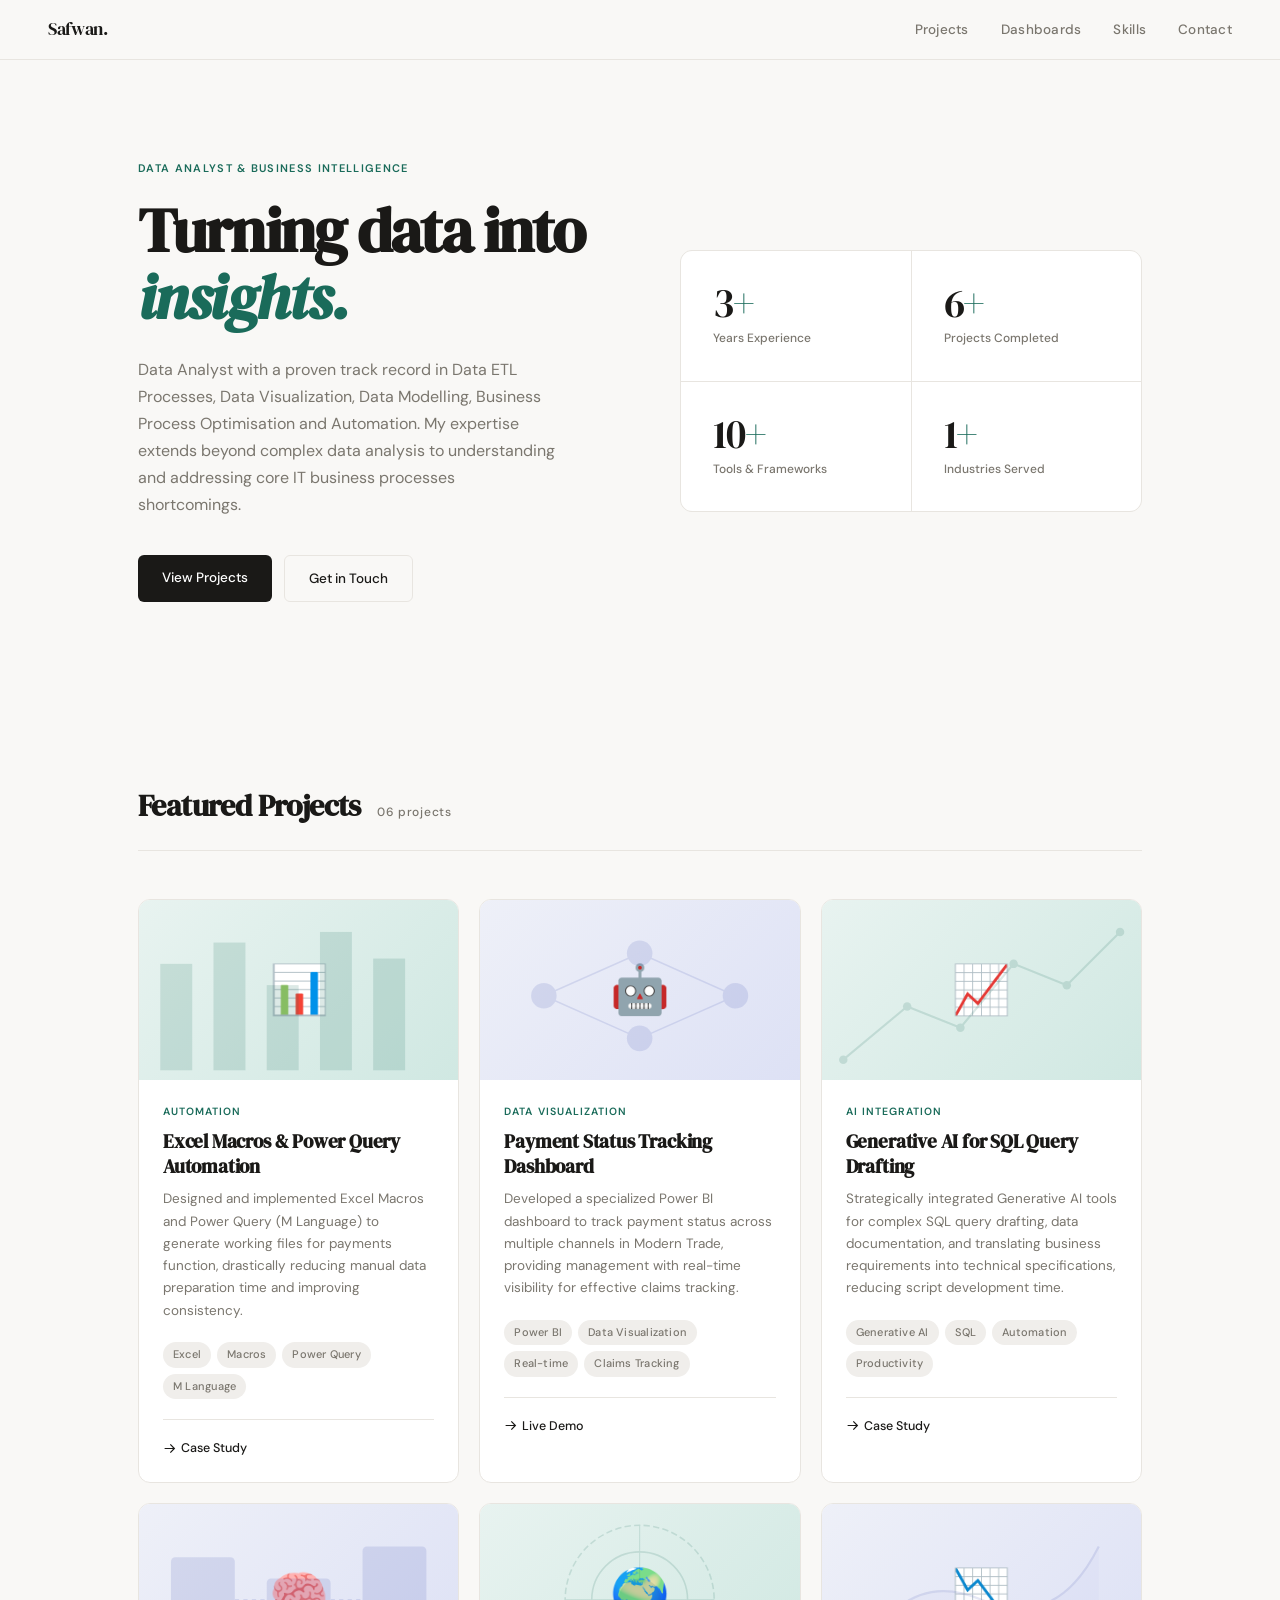
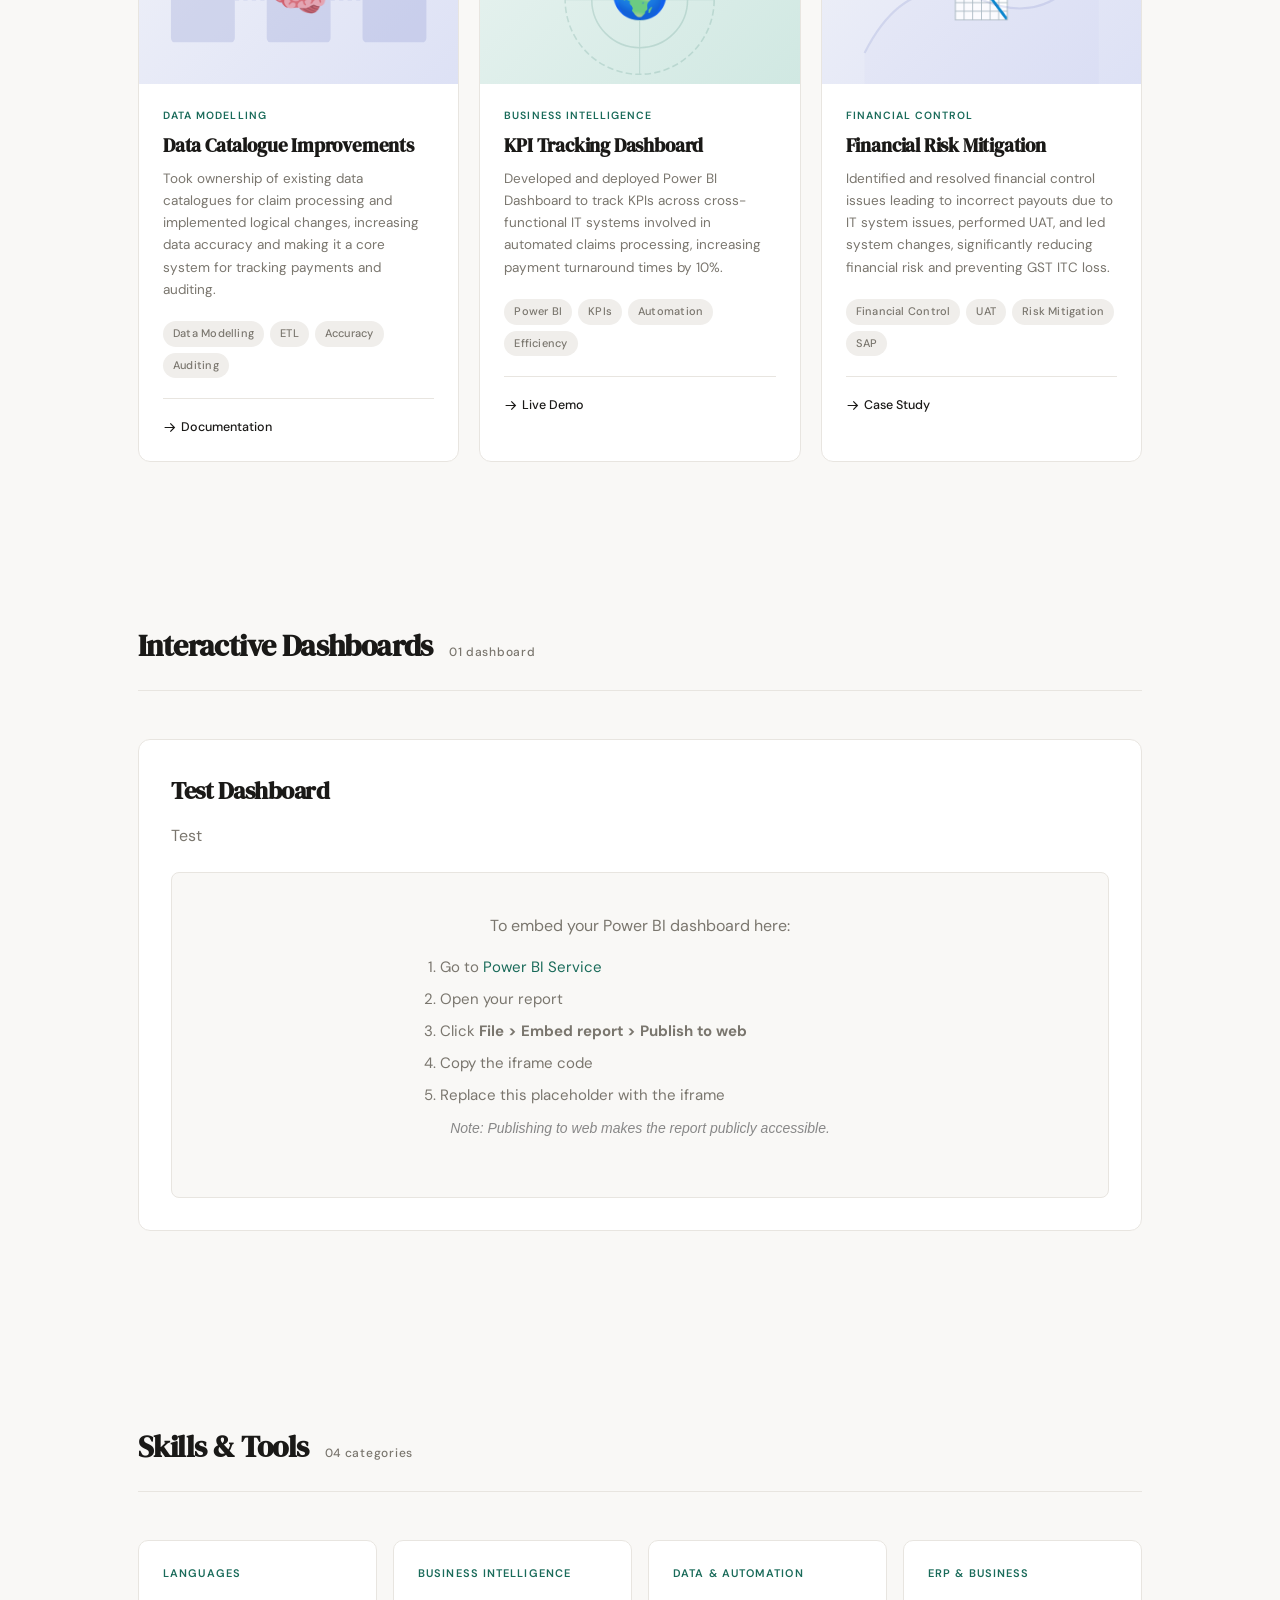
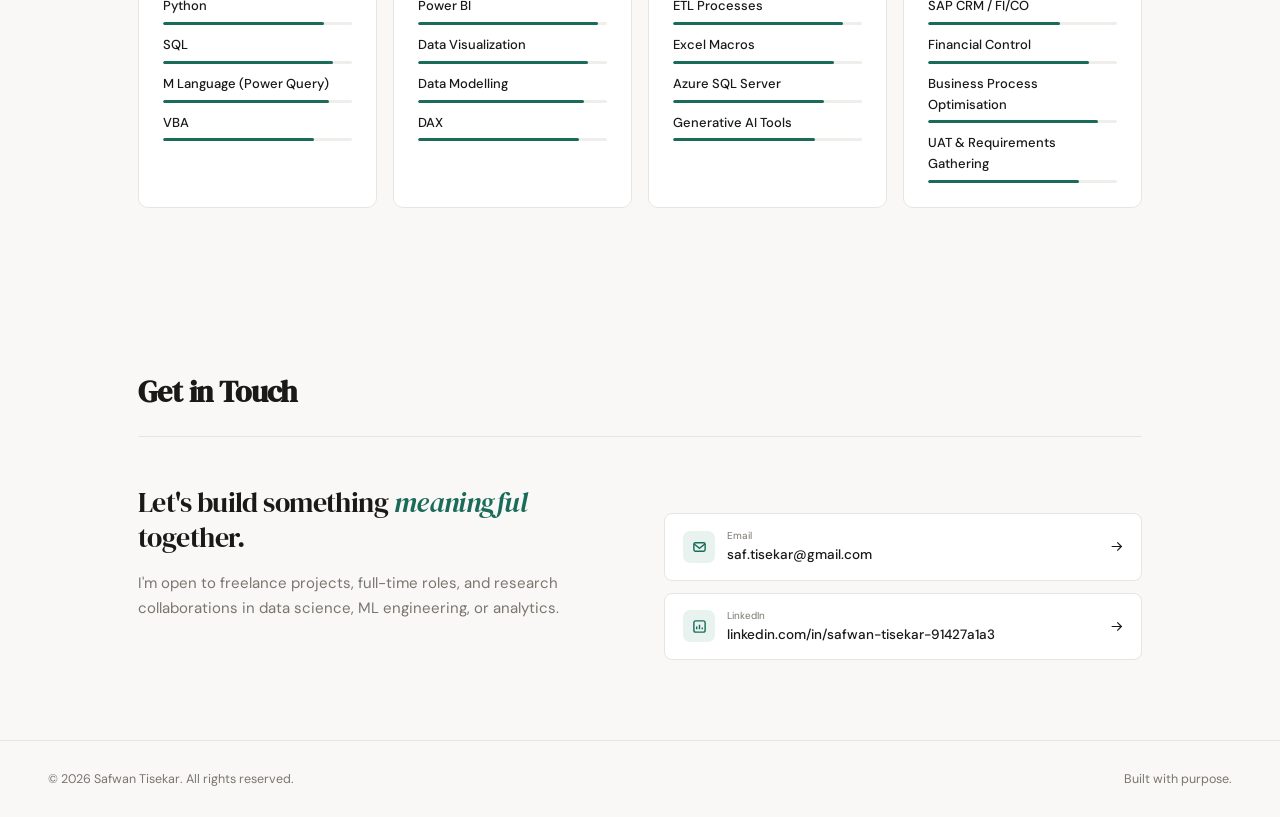
==== commit 8250d3fb: "Add interactive dashboards section with Power BI embed placeholder" ====
--- a/index.html
+++ b/index.html
@@ -270,6 +270,71 @@
     }
     .project-link:hover { color: var(--accent); }
     .project-link svg { width: 13px; height: 13px; }
+
+    /* DASHBOARDS */
+    .dashboard-container {
+      max-width: 1200px;
+      margin: 0 auto;
+    }
+    .dashboard-card {
+      background: var(--surface);
+      border: 1px solid var(--border);
+      border-radius: 12px;
+      padding: 32px;
+      margin-bottom: 32px;
+      opacity: 0;
+      animation: fadeUp 0.5s ease forwards;
+    }
+    .dashboard-card:nth-child(1) { animation-delay: 0.05s; }
+    .dashboard-title {
+      font-family: 'DM Serif Display', serif;
+      font-size: 24px;
+      letter-spacing: -0.02em;
+      margin-bottom: 12px;
+      color: var(--text);
+    }
+    .dashboard-desc {
+      color: var(--muted);
+      font-size: 16px;
+      line-height: 1.6;
+      margin-bottom: 24px;
+    }
+    .dashboard-embed {
+      border: 1px solid var(--border);
+      border-radius: 8px;
+      overflow: hidden;
+      background: var(--bg);
+    }
+    .embed-placeholder {
+      padding: 40px;
+      text-align: center;
+      color: var(--muted);
+    }
+    .embed-placeholder p {
+      margin-bottom: 16px;
+      font-size: 16px;
+    }
+    .embed-placeholder ol {
+      text-align: left;
+      max-width: 400px;
+      margin: 0 auto;
+      line-height: 1.6;
+    }
+    .embed-placeholder li {
+      margin-bottom: 8px;
+    }
+    .embed-placeholder a {
+      color: var(--accent);
+      text-decoration: none;
+    }
+    .embed-placeholder a:hover {
+      text-decoration: underline;
+    }
+    .embed-placeholder em {
+      font-style: italic;
+      font-size: 14px;
+      color: #888;
+    }
 
     /* SKILLS */
     .skills-grid {
@@ -394,6 +459,7 @@
   <a href="#" class="nav-logo">Safwan.</a>
   <div class="nav-links">
     <a href="#projects">Projects</a>
+    <a href="#dashboards">Dashboards</a>
     <a href="#skills">Skills</a>
     <a href="#contact">Contact</a>
   </div>
@@ -616,6 +682,35 @@
   </div>
 </section>
 
+<!-- DASHBOARDS -->
+<section id="dashboards">
+  <div class="section-header">
+    <h2 class="section-title">Interactive Dashboards</h2>
+    <span class="section-count">01 dashboard</span>
+  </div>
+
+  <div class="dashboard-container">
+    <div class="dashboard-card">
+      <h3 class="dashboard-title">Test Dashboard</h3>
+      <p class="dashboard-desc">Test</p>
+      <div class="dashboard-embed">
+        <!-- Replace this placeholder with your Power BI embed iframe -->
+        <div class="embed-placeholder">
+          <p>To embed your Power BI dashboard here:</p>
+          <ol>
+            <li>Go to <a href="https://app.powerbi.com" target="_blank">Power BI Service</a></li>
+            <li>Open your report</li>
+            <li>Click <strong>File > Embed report > Publish to web</strong></li>
+            <li>Copy the iframe code</li>
+            <li>Replace this placeholder with the iframe</li>
+          </ol>
+          <p><em>Note: Publishing to web makes the report publicly accessible.</em></p>
+        </div>
+      </div>
+    </div>
+  </div>
+</section>
+
 <!-- SKILLS -->
 <section id="skills">
   <div class="section-header">
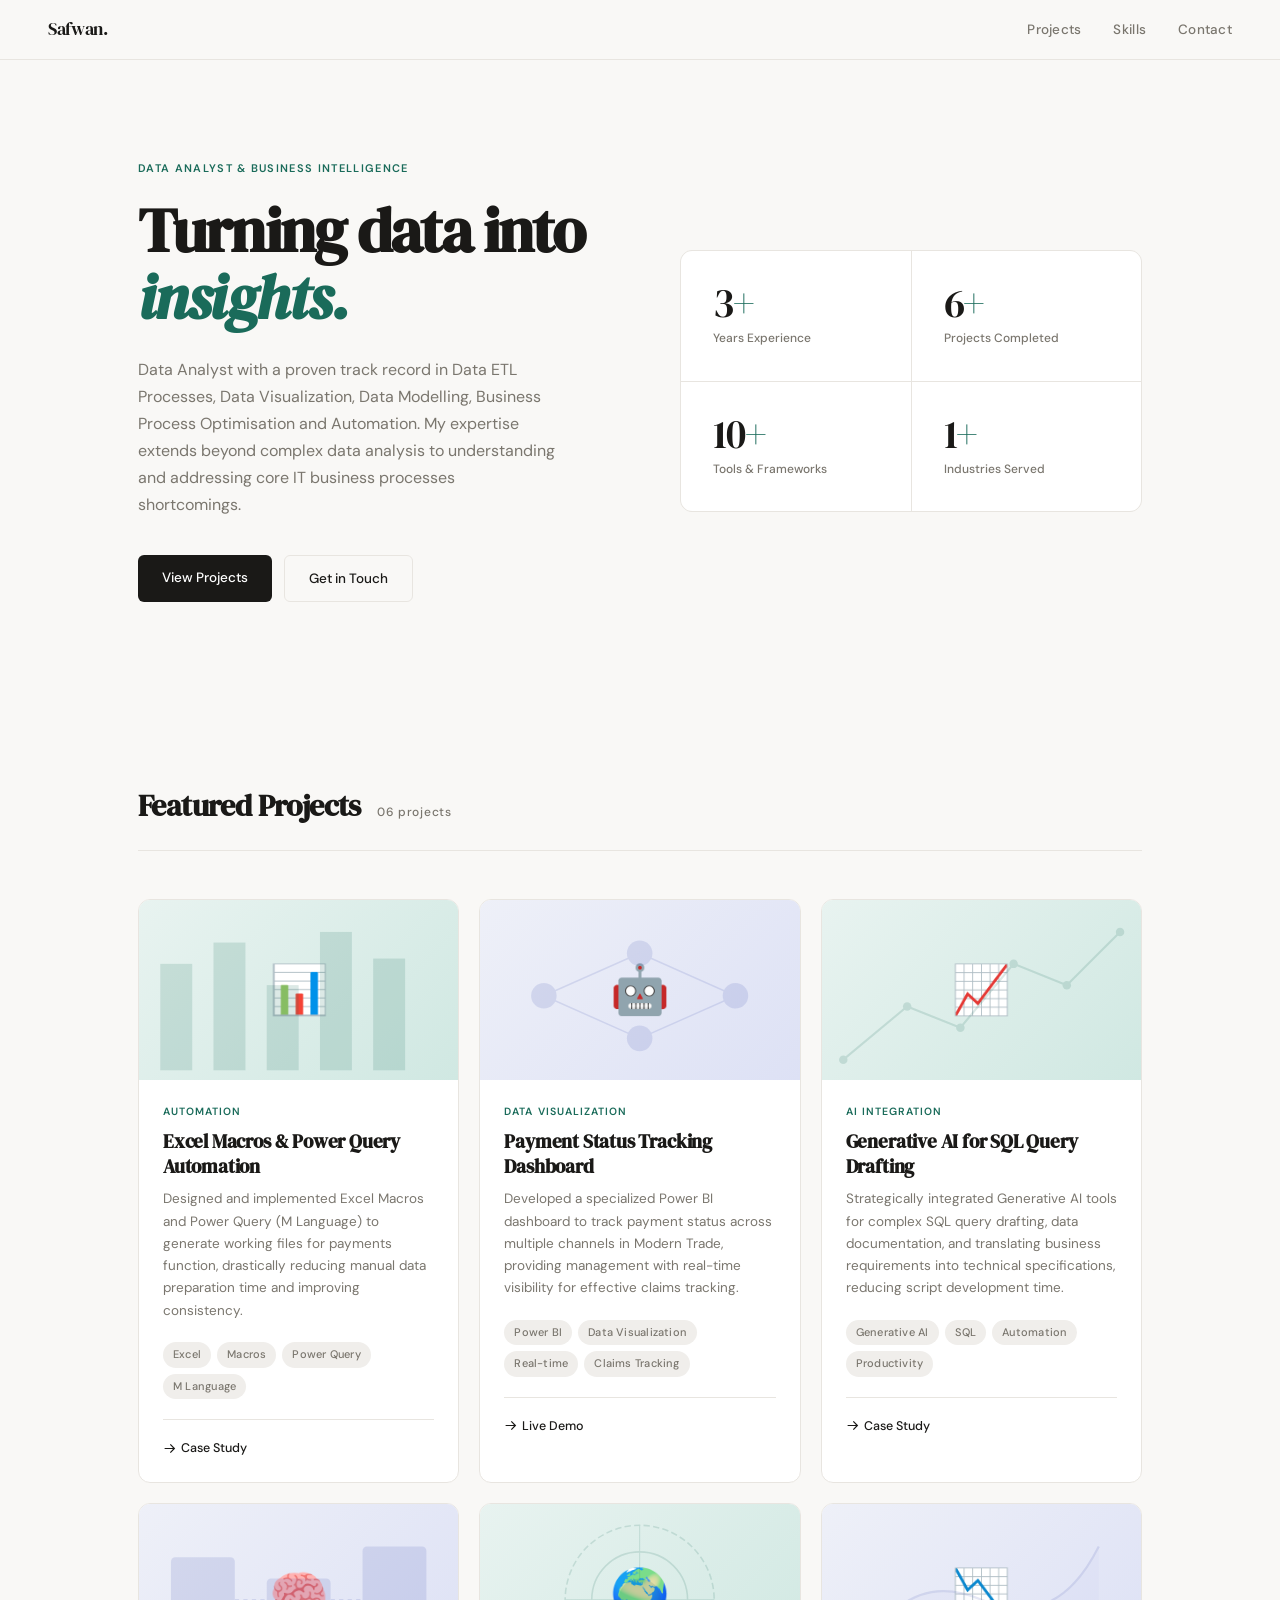
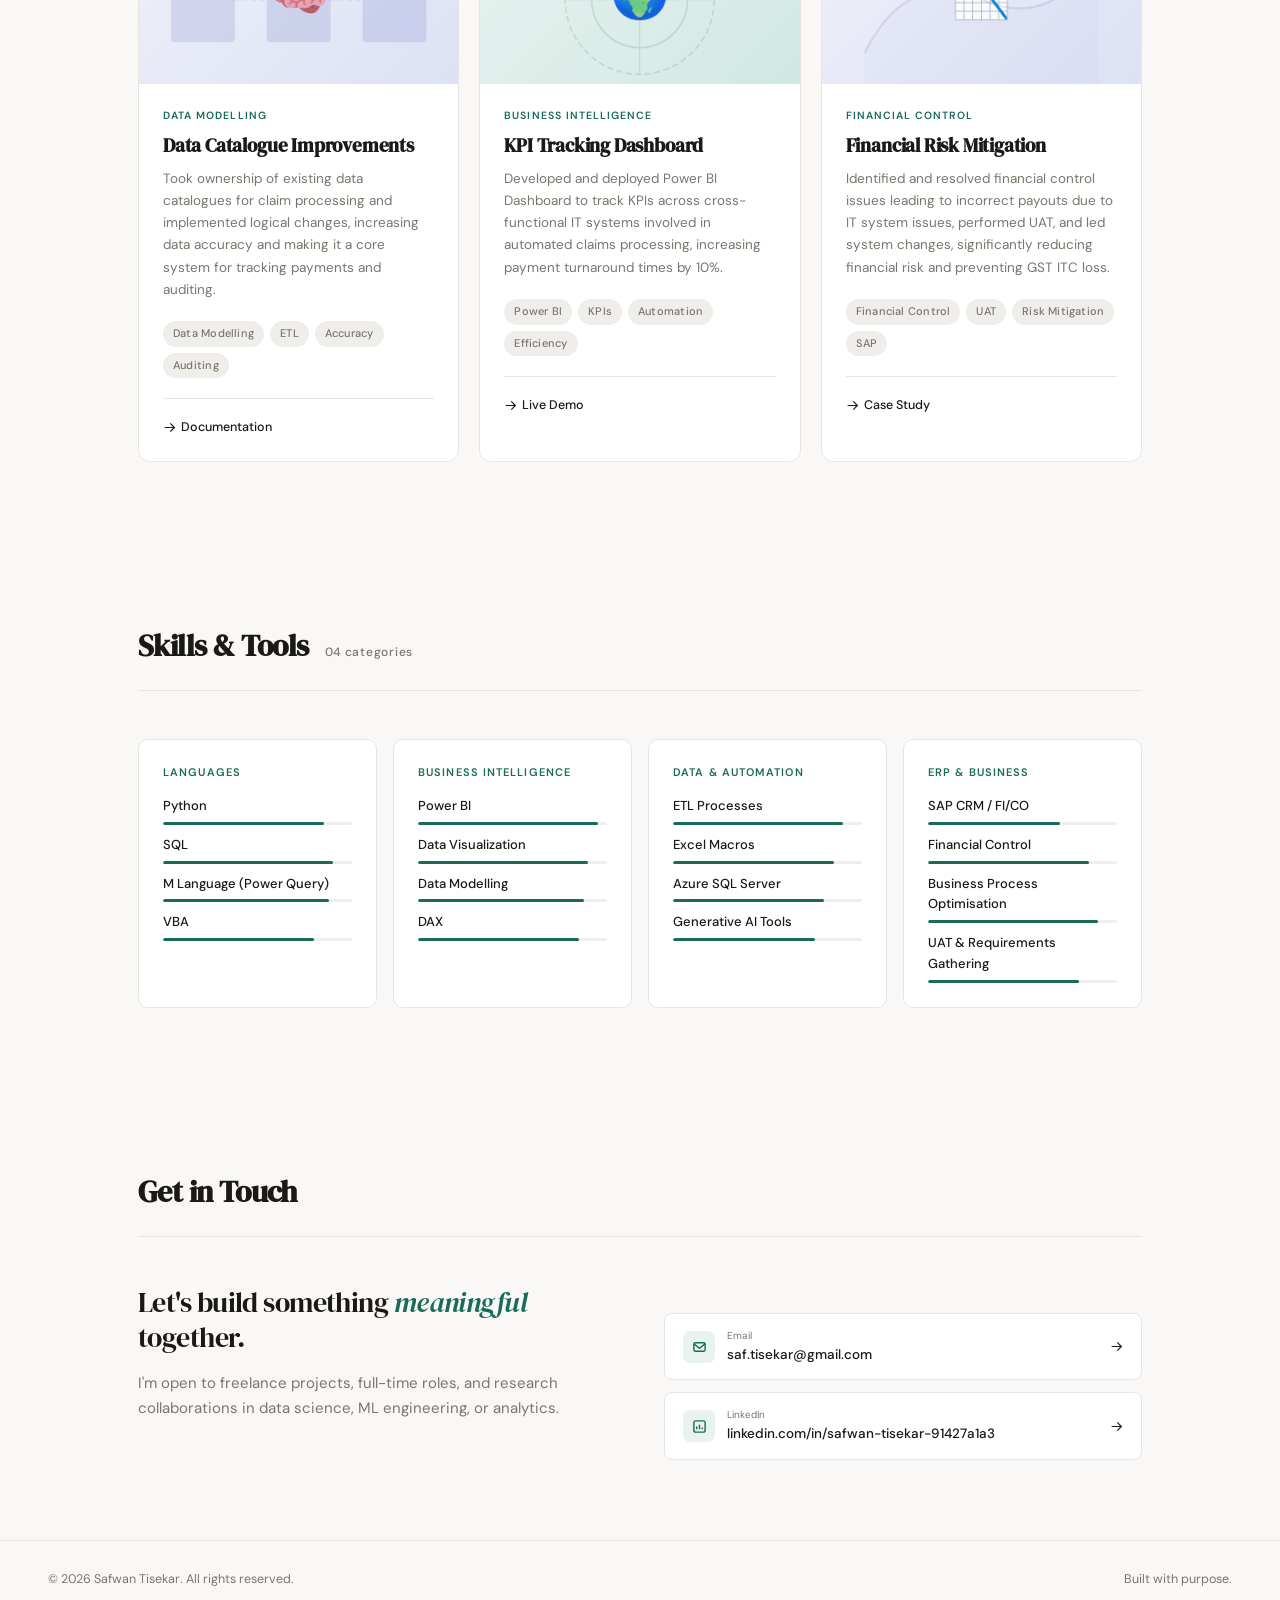
==== commit e33088c2: "Remove dashboard section since Power BI service not available" ====
--- a/index.html
+++ b/index.html
@@ -270,71 +270,6 @@
     }
     .project-link:hover { color: var(--accent); }
     .project-link svg { width: 13px; height: 13px; }
-
-    /* DASHBOARDS */
-    .dashboard-container {
-      max-width: 1200px;
-      margin: 0 auto;
-    }
-    .dashboard-card {
-      background: var(--surface);
-      border: 1px solid var(--border);
-      border-radius: 12px;
-      padding: 32px;
-      margin-bottom: 32px;
-      opacity: 0;
-      animation: fadeUp 0.5s ease forwards;
-    }
-    .dashboard-card:nth-child(1) { animation-delay: 0.05s; }
-    .dashboard-title {
-      font-family: 'DM Serif Display', serif;
-      font-size: 24px;
-      letter-spacing: -0.02em;
-      margin-bottom: 12px;
-      color: var(--text);
-    }
-    .dashboard-desc {
-      color: var(--muted);
-      font-size: 16px;
-      line-height: 1.6;
-      margin-bottom: 24px;
-    }
-    .dashboard-embed {
-      border: 1px solid var(--border);
-      border-radius: 8px;
-      overflow: hidden;
-      background: var(--bg);
-    }
-    .embed-placeholder {
-      padding: 40px;
-      text-align: center;
-      color: var(--muted);
-    }
-    .embed-placeholder p {
-      margin-bottom: 16px;
-      font-size: 16px;
-    }
-    .embed-placeholder ol {
-      text-align: left;
-      max-width: 400px;
-      margin: 0 auto;
-      line-height: 1.6;
-    }
-    .embed-placeholder li {
-      margin-bottom: 8px;
-    }
-    .embed-placeholder a {
-      color: var(--accent);
-      text-decoration: none;
-    }
-    .embed-placeholder a:hover {
-      text-decoration: underline;
-    }
-    .embed-placeholder em {
-      font-style: italic;
-      font-size: 14px;
-      color: #888;
-    }
 
     /* SKILLS */
     .skills-grid {
@@ -459,7 +394,6 @@
   <a href="#" class="nav-logo">Safwan.</a>
   <div class="nav-links">
     <a href="#projects">Projects</a>
-    <a href="#dashboards">Dashboards</a>
     <a href="#skills">Skills</a>
     <a href="#contact">Contact</a>
   </div>
@@ -682,35 +616,6 @@
   </div>
 </section>
 
-<!-- DASHBOARDS -->
-<section id="dashboards">
-  <div class="section-header">
-    <h2 class="section-title">Interactive Dashboards</h2>
-    <span class="section-count">01 dashboard</span>
-  </div>
-
-  <div class="dashboard-container">
-    <div class="dashboard-card">
-      <h3 class="dashboard-title">Test Dashboard</h3>
-      <p class="dashboard-desc">Test</p>
-      <div class="dashboard-embed">
-        <!-- Replace this placeholder with your Power BI embed iframe -->
-        <div class="embed-placeholder">
-          <p>To embed your Power BI dashboard here:</p>
-          <ol>
-            <li>Go to <a href="https://app.powerbi.com" target="_blank">Power BI Service</a></li>
-            <li>Open your report</li>
-            <li>Click <strong>File > Embed report > Publish to web</strong></li>
-            <li>Copy the iframe code</li>
-            <li>Replace this placeholder with the iframe</li>
-          </ol>
-          <p><em>Note: Publishing to web makes the report publicly accessible.</em></p>
-        </div>
-      </div>
-    </div>
-  </div>
-</section>
-
 <!-- SKILLS -->
 <section id="skills">
   <div class="section-header">
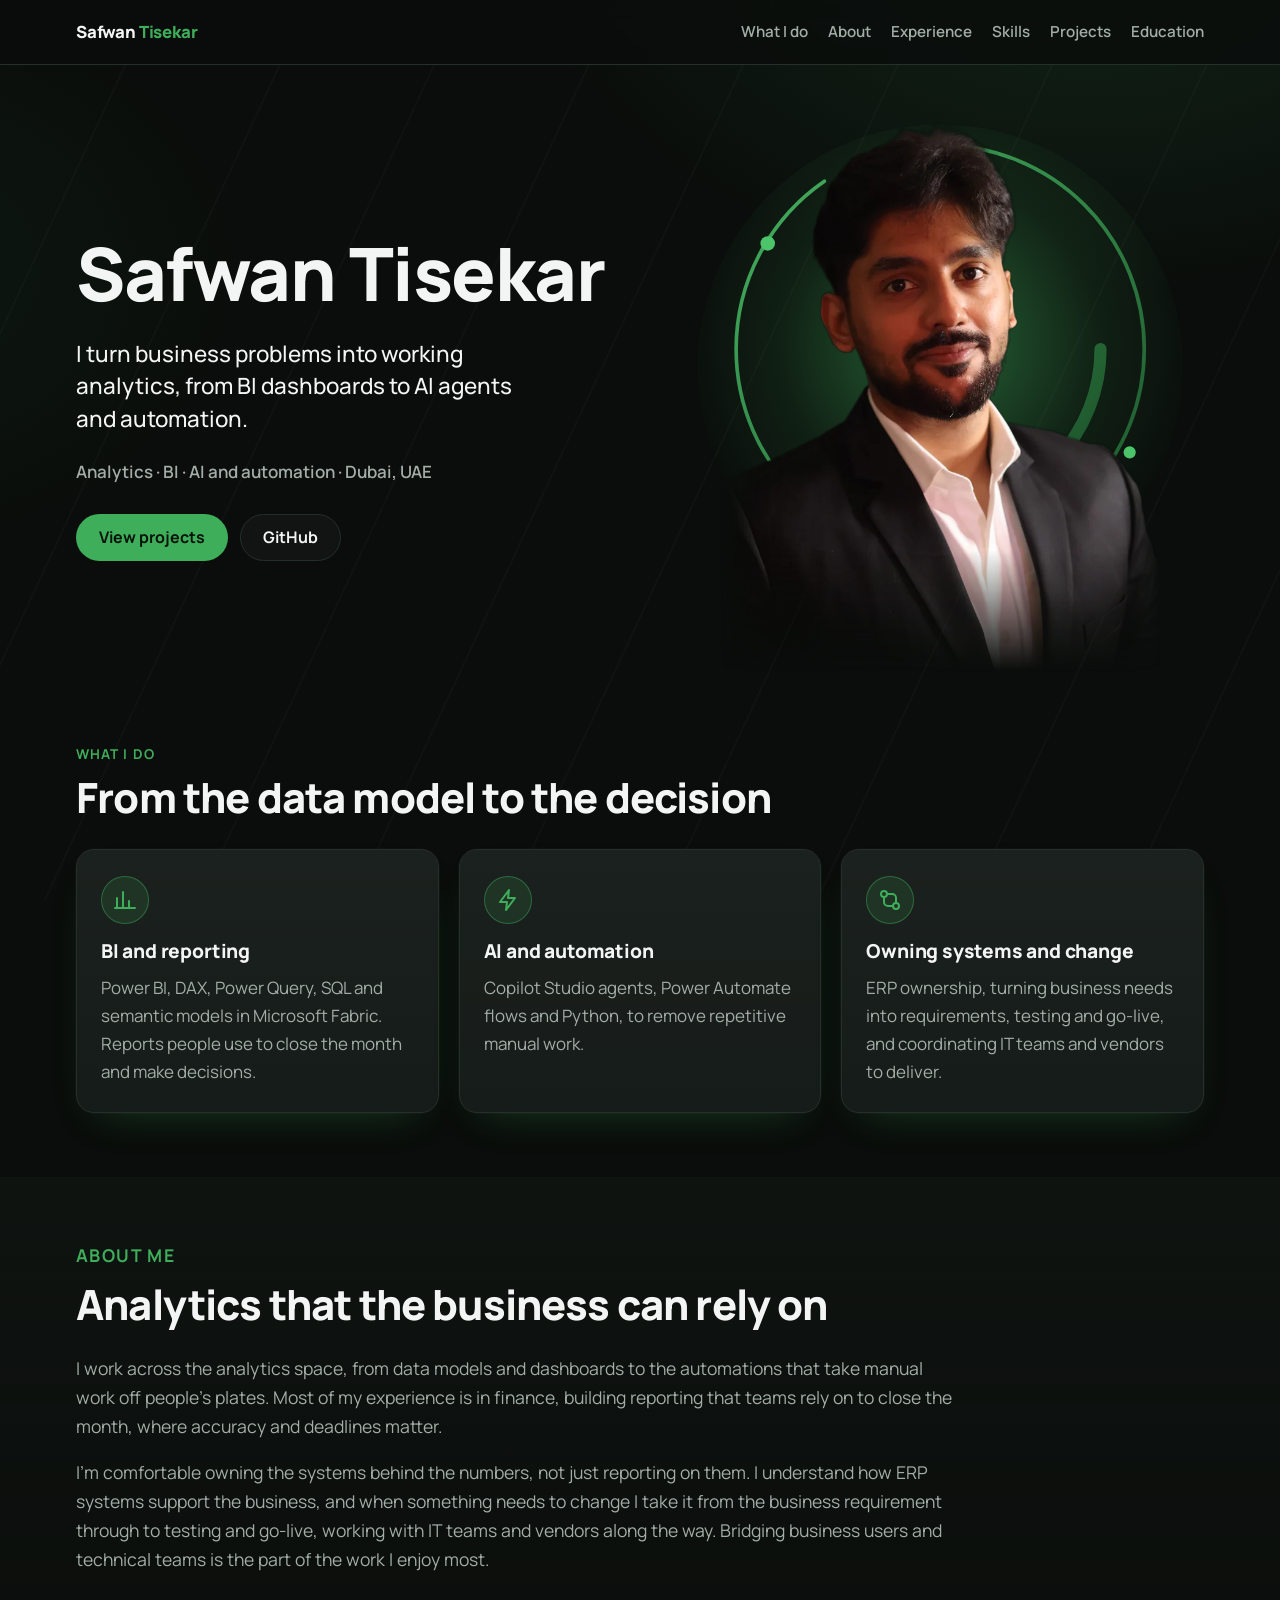
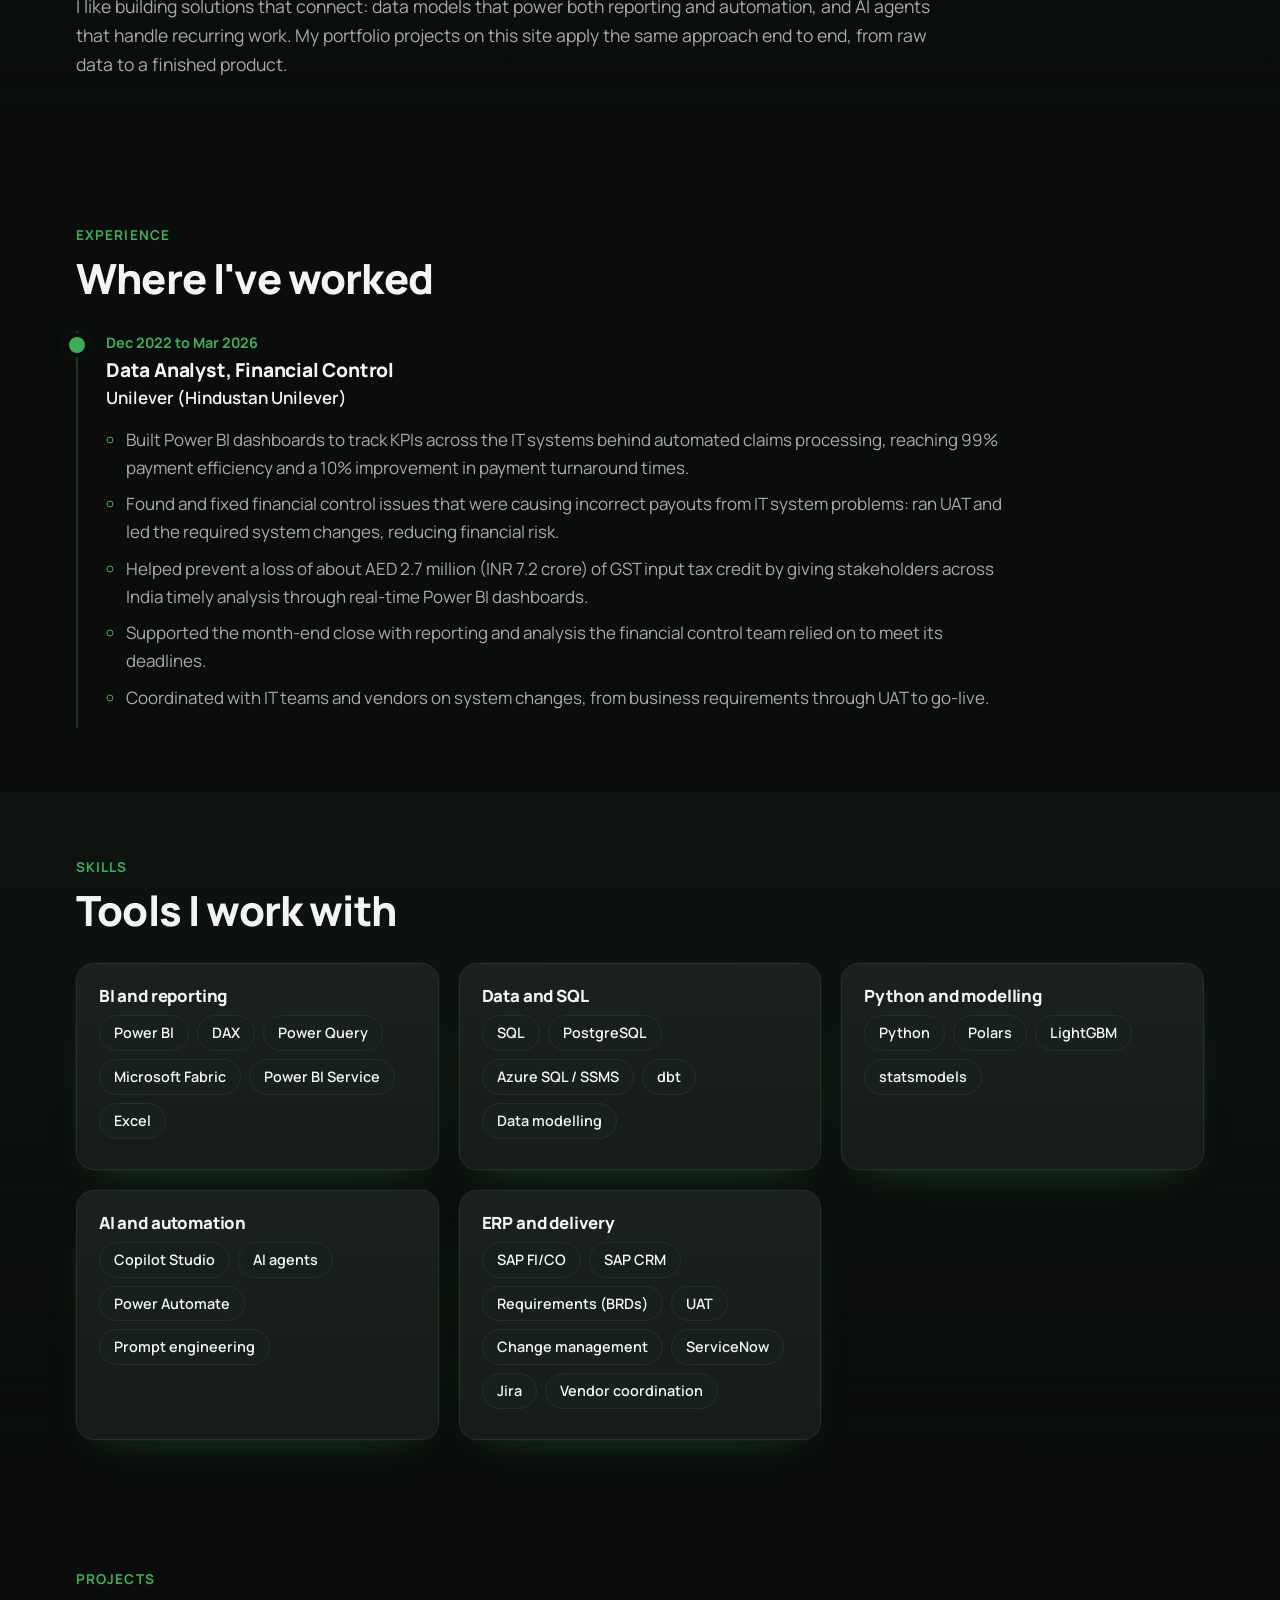
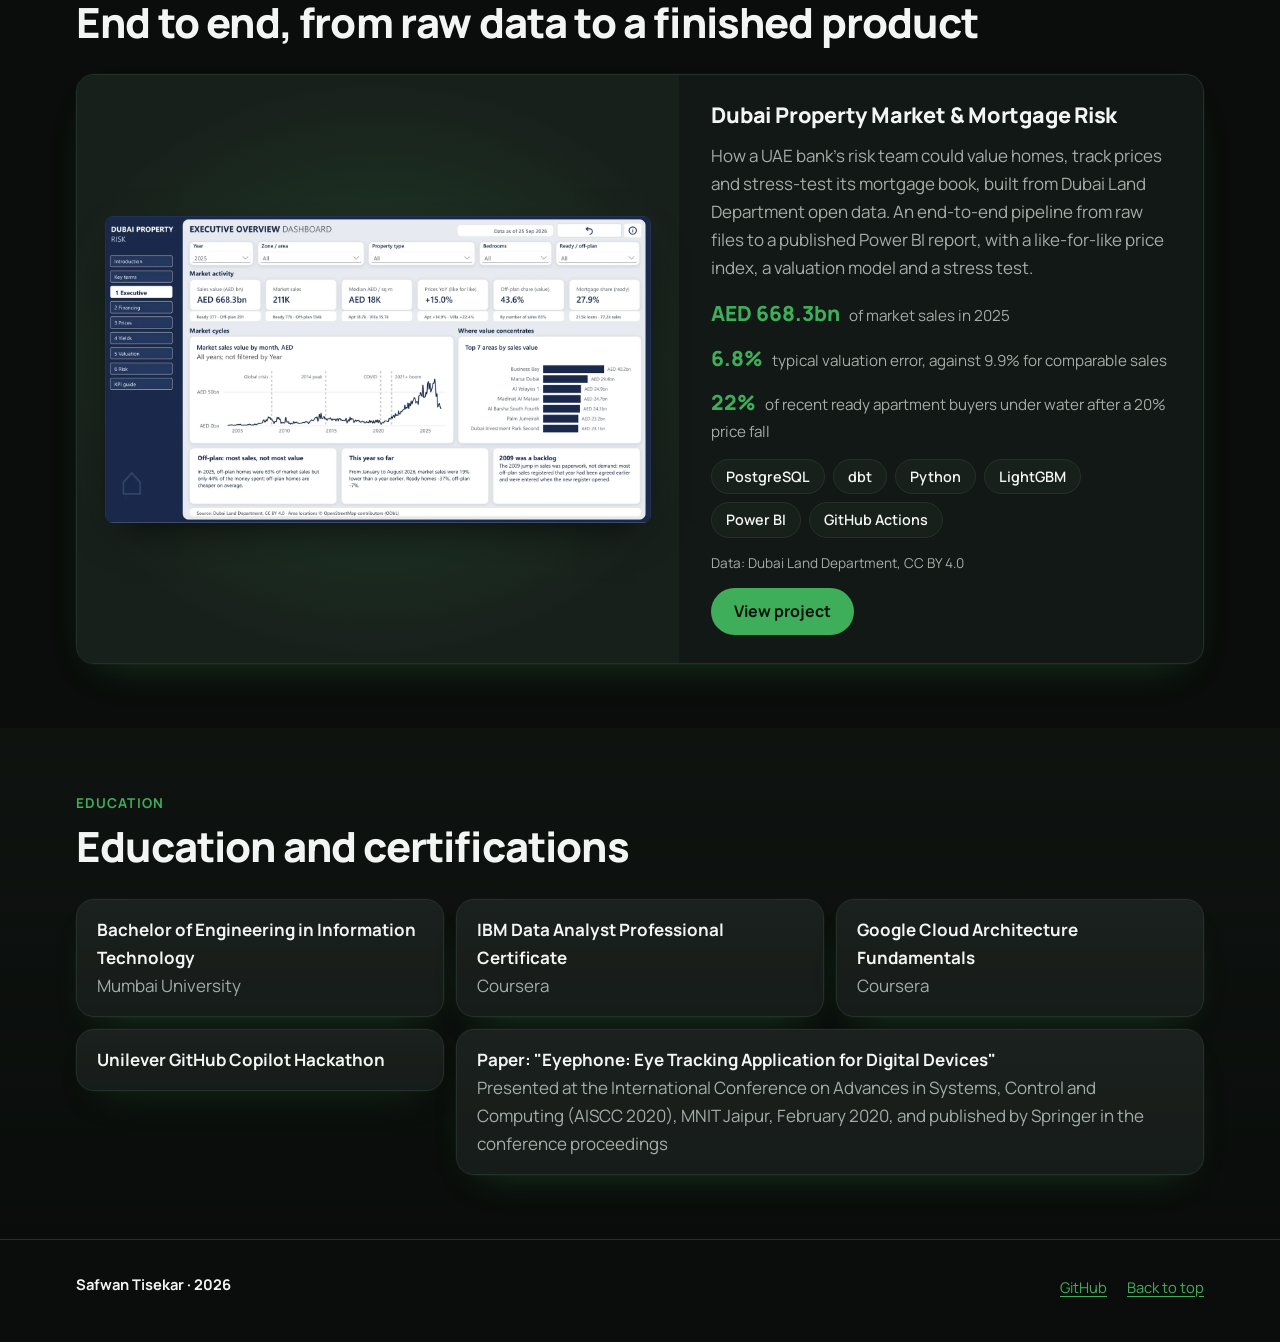
==== commit 36613e5d: "Personal site with the Dubai property project - Home page: what I do, about, experience, skills, pro" ====
--- a/index.html
+++ b/index.html
@@ -1,722 +1,216 @@
-<!DOCTYPE html>
+<!doctype html>
 <html lang="en">
 <head>
-  <meta charset="UTF-8" />
-  <meta name="viewport" content="width=device-width, initial-scale=1.0"/>
-  <title>Safwan Tisekar — Data Analyst</title>
-  <link href="https://fonts.googleapis.com/css2?family=DM+Sans:wght@300;400;500;600&family=DM+Serif+Display:ital@0;1&display=swap" rel="stylesheet"/>
-  <style>
-    *, *::before, *::after { box-sizing: border-box; margin: 0; padding: 0; }
-
-    :root {
-      --bg: #f9f8f6;
-      --surface: #ffffff;
-      --border: #e8e5e0;
-      --text: #1a1917;
-      --muted: #7a766e;
-      --accent: #1a6b5a;
-      --accent-light: #e8f3f0;
-      --tag-bg: #f0eeeb;
-    }
-
-    html { scroll-behavior: smooth; }
-
-    body {
-      font-family: 'DM Sans', sans-serif;
-      background: var(--bg);
-      color: var(--text);
-      line-height: 1.6;
-      font-size: 15px;
-      -webkit-font-smoothing: antialiased;
-    }
-
-    /* NAV */
-    nav {
-      position: fixed; top: 0; left: 0; right: 0; z-index: 100;
-      background: rgba(249,248,246,0.92);
-      backdrop-filter: blur(12px);
-      border-bottom: 1px solid var(--border);
-      padding: 0 48px;
-      height: 60px;
-      display: flex; align-items: center; justify-content: space-between;
-    }
-    .nav-logo {
-      font-family: 'DM Serif Display', serif;
-      font-size: 18px;
-      color: var(--text);
-      text-decoration: none;
-      letter-spacing: -0.02em;
-    }
-    .nav-links { display: flex; gap: 32px; }
-    .nav-links a {
-      color: var(--muted);
-      text-decoration: none;
-      font-size: 13.5px;
-      font-weight: 500;
-      letter-spacing: 0.02em;
-      transition: color 0.2s;
-    }
-    .nav-links a:hover { color: var(--text); }
-
-    /* HERO */
-    .hero {
-      padding: 160px 48px 100px;
-      max-width: 1100px;
-      margin: 0 auto;
-      display: grid;
-      grid-template-columns: 1fr 1fr;
-      gap: 80px;
-      align-items: center;
-    }
-    .hero-label {
-      font-size: 11px;
-      font-weight: 600;
-      letter-spacing: 0.12em;
-      text-transform: uppercase;
-      color: var(--accent);
-      margin-bottom: 20px;
-    }
-    .hero h1 {
-      font-family: 'DM Serif Display', serif;
-      font-size: clamp(42px, 5vw, 62px);
-      line-height: 1.08;
-      letter-spacing: -0.03em;
-      color: var(--text);
-      margin-bottom: 24px;
-    }
-    .hero h1 em {
-      font-style: italic;
-      color: var(--accent);
-    }
-    .hero-desc {
-      color: var(--muted);
-      font-size: 16px;
-      line-height: 1.7;
-      margin-bottom: 36px;
-      max-width: 420px;
-    }
-    .hero-actions { display: flex; gap: 12px; flex-wrap: wrap; }
-    .btn-primary {
-      background: var(--text);
-      color: #fff;
-      padding: 12px 24px;
-      border-radius: 6px;
-      text-decoration: none;
-      font-size: 13.5px;
-      font-weight: 500;
-      transition: background 0.2s, transform 0.15s;
-    }
-    .btn-primary:hover { background: #333; transform: translateY(-1px); }
-    .btn-ghost {
-      background: transparent;
-      color: var(--text);
-      padding: 12px 24px;
-      border-radius: 6px;
-      text-decoration: none;
-      font-size: 13.5px;
-      font-weight: 500;
-      border: 1px solid var(--border);
-      transition: border-color 0.2s, transform 0.15s;
-    }
-    .btn-ghost:hover { border-color: #bbb; transform: translateY(-1px); }
-
-    /* HERO STATS */
-    .hero-stats {
-      display: grid;
-      grid-template-columns: 1fr 1fr;
-      gap: 1px;
-      background: var(--border);
-      border: 1px solid var(--border);
-      border-radius: 12px;
-      overflow: hidden;
-    }
-    .stat-box {
-      background: var(--surface);
-      padding: 32px;
-      opacity: 0;
-      animation: fadeUp 0.6s ease forwards;
-    }
-    .stat-box:nth-child(1) { animation-delay: 0.1s; }
-    .stat-box:nth-child(2) { animation-delay: 0.2s; }
-    .stat-box:nth-child(3) { animation-delay: 0.3s; }
-    .stat-box:nth-child(4) { animation-delay: 0.4s; }
-    .stat-num {
-      font-family: 'DM Serif Display', serif;
-      font-size: 40px;
-      letter-spacing: -0.03em;
-      color: var(--text);
-      line-height: 1;
-      margin-bottom: 6px;
-    }
-    .stat-num span { color: var(--accent); }
-    .stat-label { font-size: 12px; color: var(--muted); font-weight: 500; }
-
-    /* SECTION LAYOUT */
-    section {
-      max-width: 1100px;
-      margin: 0 auto;
-      padding: 80px 48px;
-    }
-    .section-header {
-      display: flex;
-      align-items: baseline;
-      gap: 16px;
-      margin-bottom: 48px;
-      border-bottom: 1px solid var(--border);
-      padding-bottom: 20px;
-    }
-    .section-title {
-      font-family: 'DM Serif Display', serif;
-      font-size: 30px;
-      letter-spacing: -0.02em;
-    }
-    .section-count {
-      font-size: 12px;
-      color: var(--muted);
-      font-weight: 500;
-      letter-spacing: 0.06em;
-    }
-
-    /* PROJECTS GRID */
-    .projects-grid {
-      display: grid;
-      grid-template-columns: repeat(auto-fill, minmax(320px, 1fr));
-      gap: 20px;
-    }
-    .project-card {
-      background: var(--surface);
-      border: 1px solid var(--border);
-      border-radius: 12px;
-      overflow: hidden;
-      transition: transform 0.2s, box-shadow 0.2s;
-      opacity: 0;
-      animation: fadeUp 0.5s ease forwards;
-    }
-    .project-card:nth-child(1) { animation-delay: 0.05s; }
-    .project-card:nth-child(2) { animation-delay: 0.1s; }
-    .project-card:nth-child(3) { animation-delay: 0.15s; }
-    .project-card:nth-child(4) { animation-delay: 0.2s; }
-    .project-card:nth-child(5) { animation-delay: 0.25s; }
-    .project-card:nth-child(6) { animation-delay: 0.3s; }
-    .project-card:hover { transform: translateY(-3px); box-shadow: 0 12px 32px rgba(0,0,0,0.07); }
-
-    .project-thumb {
-      width: 100%;
-      height: 180px;
-      display: flex;
-      align-items: center;
-      justify-content: center;
-      font-size: 48px;
-      position: relative;
-      overflow: hidden;
-    }
-    .thumb-viz { background: linear-gradient(135deg, #e8f3f0 0%, #d0e8e2 100%); }
-    .thumb-ml  { background: linear-gradient(135deg, #eef0f8 0%, #dde1f5 100%); }
-    .thumb-nlp { background: linear-gradient(135deg, #f8f0e8 0%, #f5e8d0 100%); }
-
-    /* Decorative SVG inside thumb */
-    .thumb-deco {
-      position: absolute; inset: 0;
-      opacity: 0.15;
-    }
-
-    .project-body { padding: 24px; }
-    .project-type {
-      font-size: 10.5px;
-      font-weight: 600;
-      letter-spacing: 0.1em;
-      text-transform: uppercase;
-      color: var(--accent);
-      margin-bottom: 8px;
-    }
-    .project-title {
-      font-family: 'DM Serif Display', serif;
-      font-size: 19px;
-      letter-spacing: -0.01em;
-      margin-bottom: 10px;
-      line-height: 1.3;
-    }
-    .project-desc {
-      font-size: 13.5px;
-      color: var(--muted);
-      line-height: 1.65;
-      margin-bottom: 20px;
-    }
-    .project-tags { display: flex; flex-wrap: wrap; gap: 6px; margin-bottom: 20px; }
-    .tag {
-      background: var(--tag-bg);
-      color: var(--muted);
-      font-size: 11px;
-      font-weight: 500;
-      padding: 4px 10px;
-      border-radius: 20px;
-      letter-spacing: 0.02em;
-    }
-    .project-footer {
-      display: flex;
-      gap: 12px;
-      border-top: 1px solid var(--border);
-      padding-top: 18px;
-    }
-    .project-link {
-      font-size: 12.5px;
-      font-weight: 500;
-      color: var(--text);
-      text-decoration: none;
-      display: flex;
-      align-items: center;
-      gap: 5px;
-      transition: color 0.2s;
-    }
-    .project-link:hover { color: var(--accent); }
-    .project-link svg { width: 13px; height: 13px; }
-
-    /* SKILLS */
-    .skills-grid {
-      display: grid;
-      grid-template-columns: repeat(auto-fill, minmax(220px, 1fr));
-      gap: 16px;
-    }
-    .skill-group {
-      background: var(--surface);
-      border: 1px solid var(--border);
-      border-radius: 10px;
-      padding: 24px;
-      opacity: 0;
-      animation: fadeUp 0.5s ease forwards;
-    }
-    .skill-group:nth-child(1) { animation-delay: 0.05s; }
-    .skill-group:nth-child(2) { animation-delay: 0.1s; }
-    .skill-group:nth-child(3) { animation-delay: 0.15s; }
-    .skill-group:nth-child(4) { animation-delay: 0.2s; }
-    .skill-group-title {
-      font-size: 11px;
-      font-weight: 600;
-      letter-spacing: 0.1em;
-      text-transform: uppercase;
-      color: var(--accent);
-      margin-bottom: 14px;
-    }
-    .skill-list { display: flex; flex-direction: column; gap: 10px; }
-    .skill-item { display: flex; flex-direction: column; gap: 5px; }
-    .skill-name { font-size: 13px; font-weight: 500; color: var(--text); }
-    .skill-bar-track {
-      height: 3px;
-      background: var(--tag-bg);
-      border-radius: 2px;
-      overflow: hidden;
-    }
-    .skill-bar-fill {
-      height: 100%;
-      background: var(--accent);
-      border-radius: 2px;
-      width: 0;
-      transition: width 1.2s cubic-bezier(0.4,0,0.2,1);
-    }
-
-    /* CONTACT */
-    .contact-grid {
-      display: grid;
-      grid-template-columns: 1fr 1fr;
-      gap: 48px;
-      align-items: start;
-    }
-    .contact-intro {
-      font-family: 'DM Serif Display', serif;
-      font-size: 28px;
-      letter-spacing: -0.02em;
-      line-height: 1.25;
-      margin-bottom: 16px;
-    }
-    .contact-intro em { font-style: italic; color: var(--accent); }
-    .contact-sub { color: var(--muted); font-size: 15px; line-height: 1.65; }
-    .contact-links { display: flex; flex-direction: column; gap: 12px; margin-top: 28px; }
-    .contact-link-item {
-      display: flex;
-      align-items: center;
-      gap: 12px;
-      padding: 14px 18px;
-      background: var(--surface);
-      border: 1px solid var(--border);
-      border-radius: 8px;
-      text-decoration: none;
-      color: var(--text);
-      font-size: 13.5px;
-      font-weight: 500;
-      transition: border-color 0.2s, transform 0.15s;
-    }
-    .contact-link-item:hover { border-color: var(--accent); transform: translateX(3px); }
-    .contact-icon {
-      width: 32px; height: 32px;
-      background: var(--accent-light);
-      border-radius: 7px;
-      display: flex; align-items: center; justify-content: center;
-      color: var(--accent);
-      flex-shrink: 0;
-    }
-    .contact-icon svg { width: 15px; height: 15px; }
-    .contact-link-text { flex: 1; }
-    .contact-link-label { font-size: 10px; color: var(--muted); font-weight: 400; display: block; }
-
-    /* FOOTER */
-    footer {
-      border-top: 1px solid var(--border);
-      padding: 28px 48px;
-      display: flex;
-      justify-content: space-between;
-      align-items: center;
-      color: var(--muted);
-      font-size: 12.5px;
-      max-width: 100%;
-    }
-
-    /* ANIMATIONS */
-    @keyframes fadeUp {
-      from { opacity: 0; transform: translateY(18px); }
-      to   { opacity: 1; transform: translateY(0); }
-    }
-    .hero-left { opacity: 0; animation: fadeUp 0.7s ease 0.1s forwards; }
-
-    /* RESPONSIVE */
-    @media (max-width: 768px) {
-      nav { padding: 0 20px; }
-      .hero { grid-template-columns: 1fr; padding: 120px 20px 60px; gap: 48px; }
-      section { padding: 60px 20px; }
-      .contact-grid { grid-template-columns: 1fr; }
-      footer { flex-direction: column; gap: 8px; text-align: center; }
-    }
-  </style>
+  <meta charset="utf-8">
+  <meta name="viewport" content="width=device-width, initial-scale=1">
+  <title>Safwan Tisekar | Analytics, BI, AI and automation</title>
+  <meta name="description" content="Safwan Tisekar turns business problems into working analytics, from BI dashboards to AI agents and automation. Experience, skills and projects.">
+  <meta name="theme-color" content="#0a0d0b">
+  <meta property="og:type" content="website">
+  <meta property="og:title" content="Safwan Tisekar | Analytics, BI, AI and automation">
+  <meta property="og:description" content="From BI dashboards to AI agents and automation. Experience, skills and projects.">
+  <meta property="og:image" content="https://safwantisekar.github.io/projects/dubai-property/assets/og.webp">
+  <meta name="twitter:card" content="summary_large_image">
+  <link rel="icon" href="/assets/favicon.svg" type="image/svg+xml">
+  <link rel="preload" href="/assets/fonts/manrope-latin-wght.woff2" as="font" type="font/woff2" crossorigin>
+  <link rel="stylesheet" href="/styles.css">
+  <script>document.documentElement.classList.add("js");</script>
+  <script src="/config.js" defer></script>
+  <script src="/main.js" defer></script>
 </head>
 <body>
-
-<!-- NAV -->
-<nav>
-  <a href="#" class="nav-logo">Safwan.</a>
-  <div class="nav-links">
-    <a href="#projects">Projects</a>
-    <a href="#skills">Skills</a>
-    <a href="#contact">Contact</a>
-  </div>
-</nav>
-
-<!-- HERO -->
-<div class="hero">
-  <div class="hero-left">
-    <p class="hero-label">Data Analyst & Business Intelligence</p>
-    <h1>Turning data into <em>insights.</em></h1>
-    <p class="hero-desc">
-      Data Analyst with a proven track record in Data ETL Processes, Data Visualization, Data Modelling, Business Process Optimisation and Automation. My expertise extends beyond complex data analysis to understanding and addressing core IT business processes shortcomings.
-    </p>
-    <div class="hero-actions">
-      <a href="#projects" class="btn-primary">View Projects</a>
-      <a href="#contact" class="btn-ghost">Get in Touch</a>
-    </div>
-  </div>
-
-  <div class="hero-stats">
-    <div class="stat-box">
-      <div class="stat-num">3<span>+</span></div>
-      <div class="stat-label">Years Experience</div>
-    </div>
-    <div class="stat-box">
-      <div class="stat-num">6<span>+</span></div>
-      <div class="stat-label">Projects Completed</div>
-    </div>
-    <div class="stat-box">
-      <div class="stat-num">10<span>+</span></div>
-      <div class="stat-label">Tools & Frameworks</div>
-    </div>
-    <div class="stat-box">
-      <div class="stat-num">1<span>+</span></div>
-      <div class="stat-label">Industries Served</div>
-    </div>
-  </div>
-</div>
-
-<!-- PROJECTS -->
-<section id="projects">
-  <div class="section-header">
-    <h2 class="section-title">Featured Projects</h2>
-    <span class="section-count">06 projects</span>
-  </div>
-
-  <div class="projects-grid">
-
-    <!-- Project 1 -->
-    <div class="project-card">
-      <div class="project-thumb thumb-viz">
-        <svg class="thumb-deco" viewBox="0 0 300 180" fill="none" xmlns="http://www.w3.org/2000/svg">
-          <rect x="20" y="60" width="30" height="100" fill="#1a6b5a"/>
-          <rect x="70" y="40" width="30" height="120" fill="#1a6b5a"/>
-          <rect x="120" y="80" width="30" height="80" fill="#1a6b5a"/>
-          <rect x="170" y="30" width="30" height="130" fill="#1a6b5a"/>
-          <rect x="220" y="55" width="30" height="105" fill="#1a6b5a"/>
-          <line x1="10" y1="170" x2="290" y2="170" stroke="#1a6b5a" stroke-width="2"/>
-        </svg>
-        📊
-      </div>
-      <div class="project-body">
-        <p class="project-type">Automation</p>
-        <h3 class="project-title">Excel Macros & Power Query Automation</h3>
-        <p class="project-desc">Designed and implemented Excel Macros and Power Query (M Language) to generate working files for payments function, drastically reducing manual data preparation time and improving consistency.</p>
-        <div class="project-tags">
-          <span class="tag">Excel</span><span class="tag">Macros</span><span class="tag">Power Query</span><span class="tag">M Language</span>
+<a class="skip-link" href="#main">Skip to content</a>
+
+<header class="site-header">
+  <nav class="nav wrap" aria-label="Site">
+    <a class="brand" href="/">Safwan <span>Tisekar</span></a>
+    <ul>
+      <li><a href="#what-i-do">What I do</a></li>
+      <li><a href="#about">About</a></li>
+      <li><a href="#experience">Experience</a></li>
+      <li><a href="#skills">Skills</a></li>
+      <li><a href="#projects">Projects</a></li>
+      <li><a href="#education">Education</a></li>
+    </ul>
+  </nav>
+</header>
+
+<main id="main">
+
+<section class="home-hero" id="top" aria-labelledby="hero-title">
+  <div class="wrap hero-grid">
+    <div>
+      <h1 id="hero-title">Safwan Tisekar</h1>
+      <p class="hero-summary">I turn business problems into working analytics, from BI dashboards to AI agents and automation.</p>
+      <p class="hero-tags">Analytics · BI · AI and automation · Dubai, UAE</p>
+      <div class="actions">
+        <a class="btn btn-primary" href="#projects">View projects</a>
+        <a class="btn btn-ghost" data-config-href="githubProfileUrl" href="https://github.com/SafwanTisekar">GitHub</a>
+        <a class="btn btn-ghost" id="cv-link" data-config-href="cvUrl" href="#about" hidden>Download CV</a>
+      </div>
+    </div>
+
+    <div class="portrait">
+      <svg class="portrait-art" viewBox="0 0 400 480" aria-hidden="true" focusable="false">
+        <defs>
+          <radialGradient id="pglow" cx="50%" cy="45%" r="55%">
+            <stop offset="0" stop-color="#3fae5a" stop-opacity="0.55"/>
+            <stop offset="0.6" stop-color="#3fae5a" stop-opacity="0.12"/>
+            <stop offset="1" stop-color="#3fae5a" stop-opacity="0"/>
+          </radialGradient>
+          <linearGradient id="parc" x1="0" y1="0" x2="1" y2="1">
+            <stop offset="0" stop-color="#4cc46a"/>
+            <stop offset="1" stop-color="#1e5a2d"/>
+          </linearGradient>
+        </defs>
+        <circle cx="200" cy="230" r="200" fill="url(#pglow)"/>
+        <g fill="none" stroke="url(#parc)" stroke-linecap="round">
+          <circle cx="200" cy="215" r="168" stroke-width="3" stroke-dasharray="300 90" opacity="0.9"/>
+          <circle cx="200" cy="215" r="132" stroke-width="10" stroke-dasharray="210 620" opacity="0.8"/>
+        </g>
+        <g fill="#4cc46a"><circle cx="58" cy="128" r="6"/><circle cx="356" cy="300" r="5"/></g>
+      </svg>
+      <img src="/assets/photo.webp" alt="Safwan Tisekar" width="720" height="900">
+    </div>
+  </div>
+</section>
+
+<section class="section" id="what-i-do" aria-labelledby="what-title">
+  <div class="wrap">
+    <p class="kicker">What I do</p>
+    <h2 id="what-title">From the data model to the decision</h2>
+    <div class="services">
+      <article class="service glass">
+        <span class="badge" aria-hidden="true"><svg viewBox="0 0 24 24" fill="none" stroke="currentColor" stroke-width="2" stroke-linecap="round"><path d="M4 20V10M10 20V4M16 20v-7M22 20H2"/></svg></span>
+        <h3>BI and reporting</h3>
+        <p>Power BI, DAX, Power Query, SQL and semantic models in Microsoft Fabric. Reports people use to close the month and make decisions.</p>
+      </article>
+      <article class="service glass">
+        <span class="badge" aria-hidden="true"><svg viewBox="0 0 24 24" fill="none" stroke="currentColor" stroke-width="2" stroke-linejoin="round"><path d="M13 2 4 14h7l-1 8 9-12h-7z"/></svg></span>
+        <h3>AI and automation</h3>
+        <p>Copilot Studio agents, Power Automate flows and Python, to remove repetitive manual work.</p>
+      </article>
+      <article class="service glass">
+        <span class="badge" aria-hidden="true"><svg viewBox="0 0 24 24" fill="none" stroke="currentColor" stroke-width="2" stroke-linecap="round" stroke-linejoin="round"><circle cx="6" cy="6" r="3"/><circle cx="18" cy="18" r="3"/><path d="M9 6h5a4 4 0 0 1 4 4v5M15 18h-5a4 4 0 0 1-4-4V9"/></svg></span>
+        <h3>Owning systems and change</h3>
+        <p>ERP ownership, turning business needs into requirements, testing and go-live, and coordinating IT teams and vendors to deliver.</p>
+      </article>
+    </div>
+  </div>
+</section>
+
+<section class="section section-alt" id="about" aria-labelledby="about-title">
+  <div class="wrap about-text">
+    <p class="kicker">About me</p>
+    <h2 id="about-title">Analytics that the business can rely on</h2>
+    <p>I work across the analytics space, from data models and dashboards to the automations that take manual work off people's plates. Most of my experience is in finance, building reporting that teams rely on to close the month, where accuracy and deadlines matter.</p>
+    <p>I'm comfortable owning the systems behind the numbers, not just reporting on them. I understand how ERP systems support the business, and when something needs to change I take it from the business requirement through to testing and go-live, working with IT teams and vendors along the way. Bridging business users and technical teams is the part of the work I enjoy most.</p>
+    <p>I like building solutions that connect: data models that power both reporting and automation, and AI agents that handle recurring work. My portfolio projects on this site apply the same approach end to end, from raw data to a finished product.</p>
+  </div>
+</section>
+
+<section class="section" id="experience" aria-labelledby="experience-title">
+  <div class="wrap">
+    <p class="kicker">Experience</p>
+    <h2 id="experience-title">Where I've worked</h2>
+    <ol class="timeline">
+      <li>
+        <p class="timeline-date">Dec 2022 to Mar 2026</p>
+        <h3>Data Analyst, Financial Control</h3>
+        <p class="timeline-org">Unilever (Hindustan Unilever)</p>
+        <ul>
+          <li>Built Power BI dashboards to track KPIs across the IT systems behind automated claims processing, reaching 99% payment efficiency and a 10% improvement in payment turnaround times.</li>
+          <li>Found and fixed financial control issues that were causing incorrect payouts from IT system problems: ran UAT and led the required system changes, reducing financial risk.</li>
+          <li>Helped prevent a loss of about AED 2.7 million (INR 7.2 crore) of GST input tax credit by giving stakeholders across India timely analysis through real-time Power BI dashboards.</li>
+          <li>Supported the month-end close with reporting and analysis the financial control team relied on to meet its deadlines.</li>
+          <li>Coordinated with IT teams and vendors on system changes, from business requirements through UAT to go-live.</li>
+        </ul>
+      </li>
+    </ol>
+  </div>
+</section>
+
+<section class="section section-alt" id="skills" aria-labelledby="skills-title">
+  <div class="wrap">
+    <p class="kicker">Skills</p>
+    <h2 id="skills-title">Tools I work with</h2>
+    <div class="skill-groups">
+      <div class="skill-group glass">
+        <h3>BI and reporting</h3>
+        <ul class="pills"><li>Power BI</li><li>DAX</li><li>Power Query</li><li>Microsoft Fabric</li><li>Power BI Service</li><li>Excel</li></ul>
+      </div>
+      <div class="skill-group glass">
+        <h3>Data and SQL</h3>
+        <ul class="pills"><li>SQL</li><li>PostgreSQL</li><li>Azure SQL / SSMS</li><li>dbt</li><li>Data modelling</li></ul>
+      </div>
+      <div class="skill-group glass">
+        <h3>Python and modelling</h3>
+        <ul class="pills"><li>Python</li><li>Polars</li><li>LightGBM</li><li>statsmodels</li></ul>
+      </div>
+      <div class="skill-group glass">
+        <h3>AI and automation</h3>
+        <ul class="pills"><li>Copilot Studio</li><li>AI agents</li><li>Power Automate</li><li>Prompt engineering</li></ul>
+      </div>
+      <div class="skill-group glass">
+        <h3>ERP and delivery</h3>
+        <ul class="pills"><li>SAP FI/CO</li><li>SAP CRM</li><li>Requirements (BRDs)</li><li>UAT</li><li>Change management</li><li>ServiceNow</li><li>Jira</li><li>Vendor coordination</li></ul>
+      </div>
+    </div>
+  </div>
+</section>
+
+<section class="section" id="projects" aria-labelledby="projects-title">
+  <div class="wrap">
+    <p class="kicker">Projects</p>
+    <h2 id="projects-title">End to end, from raw data to a finished product</h2>
+    <div class="cards">
+<!-- projects:start (written by make site from data/projects.json; edit that file, not this block) -->
+      <article class="card" id="project-dubai-property">
+        <a href="/projects/dubai-property/" tabindex="-1" aria-hidden="true"><img src="/projects/dubai-property/assets/report/p03.webp" alt="Executive overview page of the Power BI report: sales value, prices, off-plan and mortgage shares, and market cycles since 2004" loading="lazy" width="1600" height="900"></a>
+        <div class="card-body">
+          <h3><a href="/projects/dubai-property/">Dubai Property Market &amp; Mortgage Risk</a></h3>
+          <p>How a UAE bank's risk team could value homes, track prices and stress-test its mortgage book, built from Dubai Land Department open data. An end-to-end pipeline from raw files to a published Power BI report, with a like-for-like price index, a valuation model and a stress test.</p>
+          <ul class="card-numbers">
+          <li><strong><span data-kpi="sales_value">AED 668.3bn</span></strong> of market sales in <span data-kpi="year">2025</span></li>
+          <li><strong><span data-kpi="avm_mdape">6.8%</span></strong> typical valuation error, against <span data-kpi="comps_mdape">9.9%</span> for comparable sales</li>
+          <li><strong><span data-kpi="stress_apt_20">22%</span></strong> of recent ready apartment buyers under water after a 20% price fall</li>
+          </ul>
+          <ul class="pills" aria-label="Tools"><li>PostgreSQL</li><li>dbt</li><li>Python</li><li>LightGBM</li><li>Power BI</li><li>GitHub Actions</li></ul>
+          <p class="card-source">Data: Dubai Land Department, CC BY 4.0</p>
+          <a class="btn btn-primary" href="/projects/dubai-property/">View project<span class="sr-only">: Dubai Property Market &amp; Mortgage Risk</span></a>
         </div>
-        <div class="project-footer">
-          <a href="#" class="project-link">
-            <svg viewBox="0 0 16 16" fill="none" stroke="currentColor" stroke-width="1.5"><path d="M2 8h12M9 3l5 5-5 5"/></svg>
-            Case Study
-          </a>
-        </div>
-      </div>
-    </div>
-
-    <!-- Project 2 -->
-    <div class="project-card">
-      <div class="project-thumb thumb-ml">
-        <svg class="thumb-deco" viewBox="0 0 300 180" fill="none" xmlns="http://www.w3.org/2000/svg">
-          <circle cx="60" cy="90" r="12" fill="#4a5ab5"/>
-          <circle cx="150" cy="50" r="12" fill="#4a5ab5"/>
-          <circle cx="150" cy="130" r="12" fill="#4a5ab5"/>
-          <circle cx="240" cy="90" r="12" fill="#4a5ab5"/>
-          <line x1="60" y1="90" x2="150" y2="50" stroke="#4a5ab5" stroke-width="1.5"/>
-          <line x1="60" y1="90" x2="150" y2="130" stroke="#4a5ab5" stroke-width="1.5"/>
-          <line x1="150" y1="50" x2="240" y2="90" stroke="#4a5ab5" stroke-width="1.5"/>
-          <line x1="150" y1="130" x2="240" y2="90" stroke="#4a5ab5" stroke-width="1.5"/>
-        </svg>
-        🤖
-      </div>
-      <div class="project-body">
-        <p class="project-type">Data Visualization</p>
-        <h3 class="project-title">Payment Status Tracking Dashboard</h3>
-        <p class="project-desc">Developed a specialized Power BI dashboard to track payment status across multiple channels in Modern Trade, providing management with real-time visibility for effective claims tracking.</p>
-        <div class="project-tags">
-          <span class="tag">Power BI</span><span class="tag">Data Visualization</span><span class="tag">Real-time</span><span class="tag">Claims Tracking</span>
-        </div>
-        <div class="project-footer">
-          <a href="#" class="project-link">
-            <svg viewBox="0 0 16 16" fill="none" stroke="currentColor" stroke-width="1.5"><path d="M2 8h12M9 3l5 5-5 5"/></svg>
-            Live Demo
-          </a>
-        </div>
-      </div>
-    </div>
-
-    <!-- Project 3 -->
-    <div class="project-card">
-      <div class="project-thumb thumb-viz">
-        <svg class="thumb-deco" viewBox="0 0 300 180" fill="none" xmlns="http://www.w3.org/2000/svg">
-          <polyline points="20,150 80,100 130,120 180,60 230,80 280,30" stroke="#1a6b5a" stroke-width="2" fill="none"/>
-          <circle cx="20" cy="150" r="4" fill="#1a6b5a"/>
-          <circle cx="80" cy="100" r="4" fill="#1a6b5a"/>
-          <circle cx="130" cy="120" r="4" fill="#1a6b5a"/>
-          <circle cx="180" cy="60" r="4" fill="#1a6b5a"/>
-          <circle cx="230" cy="80" r="4" fill="#1a6b5a"/>
-          <circle cx="280" cy="30" r="4" fill="#1a6b5a"/>
-        </svg>
-        📈
-      </div>
-      <div class="project-body">
-        <p class="project-type">AI Integration</p>
-        <h3 class="project-title">Generative AI for SQL Query Drafting</h3>
-        <p class="project-desc">Strategically integrated Generative AI tools for complex SQL query drafting, data documentation, and translating business requirements into technical specifications, reducing script development time.</p>
-        <div class="project-tags">
-          <span class="tag">Generative AI</span><span class="tag">SQL</span><span class="tag">Automation</span><span class="tag">Productivity</span>
-        </div>
-        <div class="project-footer">
-          <a href="#" class="project-link">
-            <svg viewBox="0 0 16 16" fill="none" stroke="currentColor" stroke-width="1.5"><path d="M2 8h12M9 3l5 5-5 5"/></svg>
-            Case Study
-          </a>
-        </div>
-      </div>
-    </div>
-
-    <!-- Project 4 -->
-    <div class="project-card">
-      <div class="project-thumb thumb-ml">
-        <svg class="thumb-deco" viewBox="0 0 300 180" fill="none" xmlns="http://www.w3.org/2000/svg">
-          <rect x="30" y="50" width="60" height="80" rx="4" fill="#4a5ab5"/>
-          <rect x="120" y="70" width="60" height="60" rx="4" fill="#4a5ab5"/>
-          <rect x="210" y="40" width="60" height="90" rx="4" fill="#4a5ab5"/>
-          <line x1="90" y1="90" x2="120" y2="90" stroke="#4a5ab5" stroke-width="1.5" stroke-dasharray="4"/>
-          <line x1="180" y1="90" x2="210" y2="90" stroke="#4a5ab5" stroke-width="1.5" stroke-dasharray="4"/>
-        </svg>
-        🧠
-      </div>
-      <div class="project-body">
-        <p class="project-type">Data Modelling</p>
-        <h3 class="project-title">Data Catalogue Improvements</h3>
-        <p class="project-desc">Took ownership of existing data catalogues for claim processing and implemented logical changes, increasing data accuracy and making it a core system for tracking payments and auditing.</p>
-        <div class="project-tags">
-          <span class="tag">Data Modelling</span><span class="tag">ETL</span><span class="tag">Accuracy</span><span class="tag">Auditing</span>
-        </div>
-        <div class="project-footer">
-          <a href="#" class="project-link">
-            <svg viewBox="0 0 16 16" fill="none" stroke="currentColor" stroke-width="1.5"><path d="M2 8h12M9 3l5 5-5 5"/></svg>
-            Documentation
-          </a>
-        </div>
-      </div>
-    </div>
-
-    <!-- Project 5 -->
-    <div class="project-card">
-      <div class="project-thumb thumb-viz">
-        <svg class="thumb-deco" viewBox="0 0 300 180" fill="none">
-          <circle cx="150" cy="90" r="70" stroke="#1a6b5a" stroke-width="1.5" stroke-dasharray="6 3"/>
-          <circle cx="150" cy="90" r="45" stroke="#1a6b5a" stroke-width="1.5"/>
-          <circle cx="150" cy="90" r="20" fill="#1a6b5a"/>
-          <line x1="150" y1="20" x2="150" y2="160" stroke="#1a6b5a" stroke-width="1"/>
-          <line x1="80" y1="90" x2="220" y2="90" stroke="#1a6b5a" stroke-width="1"/>
-        </svg>
-        🌍
-      </div>
-      <div class="project-body">
-        <p class="project-type">Business Intelligence</p>
-        <h3 class="project-title">KPI Tracking Dashboard</h3>
-        <p class="project-desc">Developed and deployed Power BI Dashboard to track KPIs across cross-functional IT systems involved in automated claims processing, increasing payment turnaround times by 10%.</p>
-        <div class="project-tags">
-          <span class="tag">Power BI</span><span class="tag">KPIs</span><span class="tag">Automation</span><span class="tag">Efficiency</span>
-        </div>
-        <div class="project-footer">
-          <a href="#" class="project-link">
-            <svg viewBox="0 0 16 16" fill="none" stroke="currentColor" stroke-width="1.5"><path d="M2 8h12M9 3l5 5-5 5"/></svg>
-            Live Demo
-          </a>
-        </div>
-      </div>
-    </div>
-
-    <!-- Project 6 -->
-    <div class="project-card">
-      <div class="project-thumb thumb-ml">
-        <svg class="thumb-deco" viewBox="0 0 300 180" fill="none">
-          <path d="M40 140 Q80 60 150 90 Q220 120 260 40" stroke="#4a5ab5" stroke-width="2" fill="none"/>
-          <path d="M40 140 Q80 60 150 90 Q220 120 260 40 L260 180 L40 180 Z" fill="#4a5ab5" opacity="0.15"/>
-        </svg>
-        📉
-      </div>
-      <div class="project-body">
-        <p class="project-type">Financial Control</p>
-        <h3 class="project-title">Financial Risk Mitigation</h3>
-        <p class="project-desc">Identified and resolved financial control issues leading to incorrect payouts due to IT system issues, performed UAT, and led system changes, significantly reducing financial risk and preventing GST ITC loss.</p>
-        <div class="project-tags">
-          <span class="tag">Financial Control</span><span class="tag">UAT</span><span class="tag">Risk Mitigation</span><span class="tag">SAP</span>
-        </div>
-        <div class="project-footer">
-          <a href="#" class="project-link">
-            <svg viewBox="0 0 16 16" fill="none" stroke="currentColor" stroke-width="1.5"><path d="M2 8h12M9 3l5 5-5 5"/></svg>
-            Case Study
-          </a>
-        </div>
-      </div>
-    </div>
-
-  </div>
-</section>
-
-<!-- SKILLS -->
-<section id="skills">
-  <div class="section-header">
-    <h2 class="section-title">Skills & Tools</h2>
-    <span class="section-count">04 categories</span>
-  </div>
-  <div class="skills-grid">
-    <div class="skill-group">
-      <p class="skill-group-title">Languages</p>
-      <div class="skill-list">
-        <div class="skill-item"><span class="skill-name">Python</span><div class="skill-bar-track"><div class="skill-bar-fill" data-width="85"></div></div></div>
-        <div class="skill-item"><span class="skill-name">SQL</span><div class="skill-bar-track"><div class="skill-bar-fill" data-width="90"></div></div></div>
-        <div class="skill-item"><span class="skill-name">M Language (Power Query)</span><div class="skill-bar-track"><div class="skill-bar-fill" data-width="88"></div></div></div>
-        <div class="skill-item"><span class="skill-name">VBA</span><div class="skill-bar-track"><div class="skill-bar-fill" data-width="80"></div></div></div>
-      </div>
-    </div>
-    <div class="skill-group">
-      <p class="skill-group-title">Business Intelligence</p>
-      <div class="skill-list">
-        <div class="skill-item"><span class="skill-name">Power BI</span><div class="skill-bar-track"><div class="skill-bar-fill" data-width="95"></div></div></div>
-        <div class="skill-item"><span class="skill-name">Data Visualization</span><div class="skill-bar-track"><div class="skill-bar-fill" data-width="90"></div></div></div>
-        <div class="skill-item"><span class="skill-name">Data Modelling</span><div class="skill-bar-track"><div class="skill-bar-fill" data-width="88"></div></div></div>
-        <div class="skill-item"><span class="skill-name">DAX</span><div class="skill-bar-track"><div class="skill-bar-fill" data-width="85"></div></div></div>
-      </div>
-    </div>
-    <div class="skill-group">
-      <p class="skill-group-title">Data & Automation</p>
-      <div class="skill-list">
-        <div class="skill-item"><span class="skill-name">ETL Processes</span><div class="skill-bar-track"><div class="skill-bar-fill" data-width="90"></div></div></div>
-        <div class="skill-item"><span class="skill-name">Excel Macros</span><div class="skill-bar-track"><div class="skill-bar-fill" data-width="85"></div></div></div>
-        <div class="skill-item"><span class="skill-name">Azure SQL Server</span><div class="skill-bar-track"><div class="skill-bar-fill" data-width="80"></div></div></div>
-        <div class="skill-item"><span class="skill-name">Generative AI Tools</span><div class="skill-bar-track"><div class="skill-bar-fill" data-width="75"></div></div></div>
-      </div>
-    </div>
-    <div class="skill-group">
-      <p class="skill-group-title">ERP & Business</p>
-      <div class="skill-list">
-        <div class="skill-item"><span class="skill-name">SAP CRM / FI/CO</span><div class="skill-bar-track"><div class="skill-bar-fill" data-width="70"></div></div></div>
-        <div class="skill-item"><span class="skill-name">Financial Control</span><div class="skill-bar-track"><div class="skill-bar-fill" data-width="85"></div></div></div>
-        <div class="skill-item"><span class="skill-name">Business Process Optimisation</span><div class="skill-bar-track"><div class="skill-bar-fill" data-width="90"></div></div></div>
-        <div class="skill-item"><span class="skill-name">UAT & Requirements Gathering</span><div class="skill-bar-track"><div class="skill-bar-fill" data-width="80"></div></div></div>
-      </div>
-    </div>
-  </div>
-</section>
-
-<!-- CONTACT -->
-<section id="contact">
-  <div class="section-header">
-    <h2 class="section-title">Get in Touch</h2>
-  </div>
-  <div class="contact-grid">
-    <div>
-      <p class="contact-intro">Let's build something <em>meaningful</em> together.</p>
-      <p class="contact-sub">I'm open to freelance projects, full-time roles, and research collaborations in data science, ML engineering, or analytics.</p>
-    </div>
-    <div class="contact-links">
-      <a href="mailto:saf.tisekar@gmail.com" class="contact-link-item">
-        <div class="contact-icon">
-          <svg viewBox="0 0 16 16" fill="none" stroke="currentColor" stroke-width="1.5"><rect x="2" y="4" width="12" height="9" rx="1.5"/><path d="M2 5l6 5 6-5"/></svg>
-        </div>
-        <div class="contact-link-text">
-          <span class="contact-link-label">Email</span>
-          saf.tisekar@gmail.com
-        </div>
-        <svg width="13" height="13" viewBox="0 0 16 16" fill="none" stroke="currentColor" stroke-width="1.5"><path d="M2 8h12M9 3l5 5-5 5"/></svg>
-      </a>
-      <a href="https://www.linkedin.com/in/safwan-tisekar-91427a1a3/" class="contact-link-item">
-        <div class="contact-icon">
-          <svg viewBox="0 0 16 16" fill="none" stroke="currentColor" stroke-width="1.5"><rect x="2" y="2" width="12" height="12" rx="2"/><path d="M5 8V11M8 6V11M11 9V11"/></svg>
-        </div>
-        <div class="contact-link-text">
-          <span class="contact-link-label">LinkedIn</span>
-          linkedin.com/in/safwan-tisekar-91427a1a3
-        </div>
-        <svg width="13" height="13" viewBox="0 0 16 16" fill="none" stroke="currentColor" stroke-width="1.5"><path d="M2 8h12M9 3l5 5-5 5"/></svg>
-      </a>
-    </div>
-  </div>
-</section>
-
-<footer>
-  <span>© 2026 Safwan Tisekar. All rights reserved.</span>
-  <span>Built with purpose.</span>
+      </article>
+<!-- projects:end -->
+    </div>
+  </div>
+</section>
+
+<section class="section section-alt" id="education" aria-labelledby="education-title">
+  <div class="wrap">
+    <p class="kicker">Education</p>
+    <h2 id="education-title">Education and certifications</h2>
+    <ul class="edu">
+      <li class="glass"><strong>Bachelor of Engineering in Information Technology</strong><br>Mumbai University</li>
+      <li class="glass"><strong>IBM Data Analyst Professional Certificate</strong><br>Coursera</li>
+      <li class="glass"><strong>Google Cloud Architecture Fundamentals</strong><br>Coursera</li>
+      <li class="glass"><strong>Unilever GitHub Copilot Hackathon</strong></li>
+      <li class="glass edu-wide"><strong>Paper: "Eyephone: Eye Tracking Application for Digital Devices"</strong><br>Presented at the International Conference on Advances in Systems, Control and Computing (AISCC 2020), MNIT Jaipur, February 2020, and published by Springer in the conference proceedings</li>
+    </ul>
+  </div>
+</section>
+
+</main>
+
+<footer class="site-footer">
+  <div class="wrap footer-row">
+    <p class="footer-name">Safwan Tisekar · <span data-year>2026</span></p>
+    <nav aria-label="Footer">
+      <ul>
+        <li><a data-config-href="githubProfileUrl" href="https://github.com/SafwanTisekar">GitHub</a></li>
+        <li><a href="#top">Back to top</a></li>
+      </ul>
+    </nav>
+  </div>
 </footer>
-
-<script>
-  // Animate skill bars when in view
-  const observer = new IntersectionObserver((entries) => {
-    entries.forEach(entry => {
-      if (entry.isIntersecting) {
-        entry.target.querySelectorAll('.skill-bar-fill').forEach(bar => {
-          bar.style.width = bar.dataset.width + '%';
-        });
-        observer.unobserve(entry.target);
-      }
-    });
-  }, { threshold: 0.3 });
-
-  document.querySelectorAll('.skill-group').forEach(g => observer.observe(g));
-</script>
-
 </body>
 </html>
--- a/styles.css
+++ b/styles.css
@@ -0,0 +1,321 @@
+/* Safwan Tisekar: personal site and project pages. Dark theme, one green accent.
+   Contrast (WCAG AA, checked in tests/test_website.py): text on background 17.8:1, muted
+   8.5:1, green on background 6.9:1 and on cards 5.9:1 or more, dark text on green buttons
+   6.75:1, text on the light chart cards 15:1. Report screenshots and charts sit on light
+   cards so they read as they were designed. */
+
+@font-face {
+  font-family: "Manrope";
+  src: url("/assets/fonts/manrope-latin-wght.woff2") format("woff2");
+  font-weight: 200 800;
+  font-style: normal;
+  font-display: swap;
+}
+
+:root {
+  --bg: #0a0d0b;
+  --surface: #121815;
+  --surface-2: #18201b;
+  --border: #26302a;
+  --text: #f2f5f3;
+  --muted: #a3ada7;
+  --accent: #3fae5a;
+  --accent-strong: #4cc46a;
+  --on-accent: #06120a;
+  --light-card: #f4f6f4;
+  --light-text: #1a221d;
+  --light-muted: #4b5650;
+  --glow: rgba(63, 174, 90, 0.18);
+  --radius: 18px;
+  --radius-sm: 10px;
+  --shadow: 0 0 0 1px rgba(255, 255, 255, 0.02), 0 18px 40px -24px rgba(63, 174, 90, 0.35);
+  --font: "Manrope", system-ui, -apple-system, "Segoe UI", Roboto, Arial, sans-serif;
+  color-scheme: dark;
+}
+
+*, *::before, *::after { box-sizing: border-box; }
+html { scroll-behavior: smooth; -webkit-text-size-adjust: 100%; }
+@media (prefers-reduced-motion: reduce) {
+  html { scroll-behavior: auto; }
+  *, *::before, *::after { transition: none !important; animation: none !important; }
+}
+body {
+  margin: 0;
+  font-family: var(--font);
+  font-size: 1.0625rem;
+  line-height: 1.65;
+  color: var(--muted);
+  background: var(--bg);
+  position: relative;
+  overflow-x: hidden;
+}
+/* Background: a soft green glow and faint diagonal light rays, behind everything. */
+body::before {
+  content: "";
+  position: fixed;
+  inset: 0;
+  z-index: -1;
+  pointer-events: none;
+  background:
+    radial-gradient(60rem 40rem at 85% -10%, rgba(63, 174, 90, 0.16), transparent 60%),
+    radial-gradient(40rem 30rem at -10% 30%, rgba(63, 174, 90, 0.07), transparent 60%),
+    repeating-linear-gradient(115deg, rgba(255, 255, 255, 0.018) 0 2px, transparent 2px 140px),
+    var(--bg);
+}
+img { max-width: 100%; height: auto; display: block; }
+a { color: var(--accent); text-underline-offset: 3px; }
+a:hover { color: var(--accent-strong); }
+:focus-visible { outline: 3px solid var(--accent-strong); outline-offset: 3px; border-radius: 6px; }
+h1, h2, h3 { color: var(--text); line-height: 1.15; margin: 0 0 0.6em; font-weight: 800; letter-spacing: -0.02em; }
+h2 { font-size: clamp(1.8rem, 4vw, 2.6rem); }
+h3 { font-size: 1.2rem; letter-spacing: -0.01em; }
+p { margin: 0 0 1em; }
+strong { color: var(--text); }
+code { font-size: 0.92em; background: var(--surface-2); color: var(--text); padding: 0.1em 0.4em; border-radius: 6px; }
+.muted { color: var(--muted); }
+[hidden] { display: none !important; }
+
+.wrap { max-width: 1160px; margin: 0 auto; padding: 0 16px; }
+.narrow { max-width: 820px; }
+.sr-only {
+  position: absolute; width: 1px; height: 1px; padding: 0; margin: -1px;
+  overflow: hidden; clip: rect(0 0 0 0); white-space: nowrap; border: 0;
+}
+.skip-link {
+  position: absolute; left: 16px; top: -60px; z-index: 20;
+  background: var(--accent); color: var(--on-accent); font-weight: 700; padding: 10px 16px; border-radius: 8px;
+}
+.skip-link:focus { top: 10px; }
+
+/* Header */
+.site-header {
+  position: sticky; top: 0; z-index: 10;
+  background: rgba(10, 13, 11, 0.82);
+  backdrop-filter: blur(10px); -webkit-backdrop-filter: blur(10px);
+  border-bottom: 1px solid var(--border);
+}
+.nav { display: flex; align-items: center; justify-content: space-between; gap: 8px 20px; min-height: 64px; flex-wrap: wrap; }
+.brand { color: var(--text); font-weight: 800; text-decoration: none; font-size: 1.05rem; letter-spacing: -0.01em; }
+.brand span { color: var(--accent); }
+.brand:hover { color: var(--text); }
+.nav ul { display: flex; gap: 2px 20px; list-style: none; margin: 0; padding: 0; flex-wrap: wrap; }
+.nav a:not(.brand) { color: var(--muted); text-decoration: none; font-size: 0.95rem; font-weight: 600; padding: 6px 0; display: inline-block; }
+.nav a:not(.brand):hover { color: var(--text); }
+@media (max-width: 640px) {
+  .site-header { position: static; }
+  .nav { padding-top: 10px; padding-bottom: 10px; }
+  .nav ul { gap: 0 14px; }
+}
+
+/* Buttons */
+.actions { display: flex; flex-wrap: wrap; gap: 12px; margin-top: 8px; }
+.btn {
+  display: inline-flex; align-items: center; gap: 8px; padding: 12px 22px; border-radius: 999px;
+  font-weight: 700; text-decoration: none; border: 1px solid transparent; line-height: 1.3; font-size: 1rem;
+}
+.btn-primary { background: var(--accent); color: var(--on-accent); }
+.btn-primary:hover { background: var(--accent-strong); color: var(--on-accent); }
+.btn-ghost, .btn-secondary { color: var(--text); border-color: var(--border); background: rgba(255, 255, 255, 0.03); }
+.btn-ghost:hover, .btn-secondary:hover { border-color: var(--accent); color: var(--text); }
+
+/* Sections and cards */
+.section { padding: 64px 0; scroll-margin-top: 64px; }
+@media (max-width: 640px) { .section { padding: 44px 0; } }
+.section-alt { background: linear-gradient(180deg, rgba(18, 24, 21, 0.6), rgba(18, 24, 21, 0)); }
+.kicker { color: var(--accent); font-weight: 700; font-size: 0.85rem; letter-spacing: 0.08em; text-transform: uppercase; margin-bottom: 0.6em; }
+.intro { max-width: 70ch; }
+.glass {
+  background: linear-gradient(180deg, rgba(255, 255, 255, 0.04), rgba(255, 255, 255, 0.015)), var(--surface);
+  border: 1px solid var(--border);
+  border-radius: var(--radius);
+  box-shadow: var(--shadow);
+}
+.pills { list-style: none; padding: 0; margin: 0 0 24px; display: flex; flex-wrap: wrap; gap: 8px; }
+.pills li { background: var(--surface-2); border: 1px solid var(--border); color: var(--text); border-radius: 999px; padding: 5px 14px; font-size: 0.9rem; font-weight: 600; }
+
+/* --- Home ----------------------------------------------------------------------------- */
+.home-hero { padding: 56px 0 8px; }
+@media (max-width: 900px) { .home-hero { padding-top: 40px; } }
+.hero-grid { display: grid; grid-template-columns: minmax(0, 1.05fr) minmax(0, 1fr); gap: 48px; align-items: center; }
+@media (max-width: 900px) { .hero-grid { grid-template-columns: 1fr; gap: 40px; } }
+.home-hero h1 { font-size: clamp(2.6rem, 7vw, 4.6rem); margin-bottom: 0.3em; }
+.hero-summary { font-size: clamp(1.15rem, 2.4vw, 1.4rem); color: var(--text); font-weight: 500; max-width: 32ch; line-height: 1.45; }
+.hero-tags { color: var(--muted); font-weight: 600; margin-bottom: 28px; }
+/* Hero portrait: background-removed photo over a green glow and rings (inline SVG). */
+.portrait { position: relative; max-width: 440px; width: 100%; margin: 0 auto; aspect-ratio: 4 / 5; }
+.portrait-art { position: absolute; inset: -6% -8% 0; width: 116%; height: 106%; }
+.portrait img {
+  position: relative; width: 100%; height: 100%; object-fit: contain; object-position: bottom;
+  /* Fade the bottom and the cut-off shoulders into the page. */
+  -webkit-mask-image: linear-gradient(to bottom, #000 78%, transparent 100%), linear-gradient(to right, transparent 0, #000 9%, #000 91%, transparent 100%);
+  -webkit-mask-composite: source-in;
+  mask-image: linear-gradient(to bottom, #000 78%, transparent 100%), linear-gradient(to right, transparent 0, #000 9%, #000 91%, transparent 100%);
+  mask-composite: intersect;
+}
+@media (max-width: 900px) { .portrait { max-width: 320px; } }
+
+.services { display: grid; grid-template-columns: repeat(3, 1fr); gap: 20px; margin-top: 28px; }
+@media (max-width: 900px) { .services { grid-template-columns: 1fr; } }
+.service { padding: 26px 24px; }
+.badge {
+  width: 48px; height: 48px; border-radius: 50%; display: grid; place-items: center; margin-bottom: 16px;
+  background: rgba(63, 174, 90, 0.14); border: 1px solid rgba(63, 174, 90, 0.45); color: var(--accent);
+}
+.badge svg { width: 24px; height: 24px; }
+.service p { margin: 0; }
+
+.about-text p { font-size: 1.1rem; max-width: 80ch; }
+.timeline > li > ul { max-width: 90ch; }
+
+.timeline { list-style: none; padding: 0; margin: 28px 0 0; border-left: 2px solid var(--border); }
+.timeline > li { position: relative; padding: 0 0 8px 28px; }
+.timeline > li::before {
+  content: ""; position: absolute; left: -9px; top: 6px; width: 16px; height: 16px; border-radius: 50%;
+  background: var(--accent); box-shadow: 0 0 0 4px var(--bg), 0 0 18px var(--glow);
+}
+.timeline h3 { margin-bottom: 0.15em; }
+.timeline-date { color: var(--accent); font-size: 0.9rem; font-weight: 700; margin: 0 0 0.3em; }
+.timeline-org { margin: 0 0 0.8em; color: var(--text); font-weight: 600; }
+.timeline ul { padding-left: 1.2em; }
+.timeline ul li { margin-bottom: 0.5em; }
+.timeline ul li::marker { color: var(--accent); }
+
+.skill-groups { display: grid; grid-template-columns: repeat(auto-fit, minmax(min(100%, 320px), 1fr)); gap: 20px; margin-top: 28px; }
+.skill-group { padding: 22px 22px 6px; }
+.skill-group h3 { font-size: 1.05rem; }
+
+/* Project cards (rendered from data/projects.json by make site) */
+.cards { display: grid; grid-template-columns: repeat(auto-fit, minmax(min(100%, 520px), 1fr)); gap: 24px; margin-top: 28px; }
+.card {
+  background: var(--surface); border: 1px solid var(--border); border-radius: var(--radius);
+  box-shadow: var(--shadow); overflow: hidden; display: flex; flex-direction: column;
+}
+.card > a { display: block; background: var(--light-card); padding: 10px; }
+.card img { aspect-ratio: 16 / 9; object-fit: cover; width: 100%; border-radius: 8px; }
+.card-body { padding: 22px 24px 24px; display: flex; flex-direction: column; gap: 14px; flex: 1; }
+.card-body h3 { margin: 0; font-size: 1.35rem; }
+.card-body h3 a { color: var(--text); text-decoration: none; }
+.card-body h3 a:hover { color: var(--accent); }
+.card-body p { margin: 0; }
+.card-numbers { list-style: none; padding: 0; margin: 0; display: grid; gap: 10px; }
+.card-numbers li { font-size: 0.95rem; }
+.card-numbers strong { color: var(--accent); font-size: 1.3rem; font-weight: 800; margin-right: 6px; }
+.card .pills { margin: 0; }
+.card-source { font-size: 0.85rem; }
+.card .btn { align-self: flex-start; margin-top: auto; }
+/* One project: a wide featured card (thumbnail left, text right). The grid takes over at two. */
+@media (min-width: 861px) {
+  .card:only-child { display: grid; grid-template-columns: minmax(0, 1.15fr) minmax(0, 1fr); }
+  .card:only-child > a {
+    display: flex; align-items: center; padding: 28px;
+    background: radial-gradient(80% 70% at 50% 50%, rgba(63, 174, 90, 0.22), transparent 70%), var(--surface-2);
+  }
+  .card:only-child > a img { box-shadow: 0 16px 40px -16px rgba(0, 0, 0, 0.8); }
+  .card:only-child .card-body { padding: 28px 32px; }
+}
+
+.edu { list-style: none; padding: 0; margin: 28px 0 0; display: grid; gap: 12px; grid-template-columns: repeat(auto-fit, minmax(min(100%, 340px), 1fr)); align-items: start; }
+.edu li { padding: 16px 20px; }
+@media (min-width: 760px) { .edu .edu-wide { grid-column: span 2; } }
+
+/* Notes for the owner before publishing; the deploy fails while any remain. */
+.todo { display: inline-block; background: #fff4cc; color: #5c4400; border: 1px dashed #b58a00; border-radius: 6px; padding: 2px 8px; font-size: 0.85rem; font-weight: 700; }
+
+/* --- Project page --------------------------------------------------------------------- */
+.hero { padding: 64px 0 72px; }
+.back { margin: 0 0 16px; }
+.back a { color: var(--muted); text-decoration: none; font-weight: 600; font-size: 0.95rem; }
+.back a:hover { color: var(--text); }
+.eyebrow { color: var(--accent); font-weight: 700; font-size: 0.85rem; letter-spacing: 0.08em; text-transform: uppercase; margin-bottom: 0.8em; }
+.hero h1 { font-size: clamp(2.2rem, 6vw, 3.6rem); max-width: 20ch; }
+.lede { font-size: clamp(1.1rem, 2.2vw, 1.3rem); color: var(--text); max-width: 50ch; }
+.stats { list-style: none; padding: 0; margin: 36px 0; display: grid; gap: 16px; grid-template-columns: repeat(4, 1fr); }
+@media (max-width: 960px) { .stats { grid-template-columns: repeat(2, 1fr); } }
+@media (max-width: 480px) { .stats { grid-template-columns: 1fr; } }
+.stat {
+  background: var(--surface); border: 1px solid var(--border); border-radius: var(--radius);
+  box-shadow: var(--shadow); padding: 18px 20px; display: flex; flex-direction: column; gap: 2px;
+}
+.stat-value { color: var(--accent); font-size: 1.9rem; font-weight: 800; line-height: 1.15; letter-spacing: -0.02em; }
+.stat-value-second { margin-top: 10px; }
+.stat-label { font-size: 0.93rem; line-height: 1.45; }
+.hero-note { font-size: 0.9rem; margin: 20px 0 0; }
+
+.report-frame {
+  position: relative; width: 100%; aspect-ratio: 16 / 9; margin-top: 24px;
+  background: var(--light-card); border-radius: var(--radius); overflow: hidden;
+  border: 1px solid var(--border); box-shadow: var(--shadow);
+}
+.report-frame iframe { position: absolute; inset: 0; width: 100%; height: 100%; border: 0; background: #fff; }
+.report-poster { position: absolute; inset: 0; z-index: 1; width: 100%; height: 100%; padding: 0; border: 0; cursor: pointer; background: var(--surface); }
+.report-poster img { width: 100%; height: 100%; object-fit: cover; opacity: 0.5; }
+.report-poster-label {
+  position: absolute; left: 50%; top: 50%; transform: translate(-50%, -50%);
+  background: var(--accent); color: var(--on-accent); font-weight: 800; padding: 13px 24px; border-radius: 999px;
+  font-size: 1.05rem; white-space: nowrap; box-shadow: 0 10px 30px -8px rgba(63, 174, 90, 0.6);
+}
+.report-poster:hover .report-poster-label, .report-poster:focus-visible .report-poster-label { background: var(--accent-strong); }
+.report-links { margin-top: 14px; display: flex; flex-wrap: wrap; gap: 8px 20px; align-items: baseline; }
+.js .report-frame.is-failed { display: none; }
+
+/* The fallback shows without JavaScript; with it, only once the embed fails or expires. */
+.js .fallback { display: none; }
+.js .fallback.is-shown { display: block; }
+.fallback { margin-top: 24px; }
+.notice { background: var(--surface); border: 1px solid var(--border); border-left: 4px solid var(--accent); padding: 14px 18px; border-radius: var(--radius-sm); color: var(--text); }
+.gallery { list-style: none; padding: 0; margin: 20px 0 32px; display: grid; gap: 16px; grid-template-columns: repeat(3, 1fr); }
+@media (max-width: 800px) { .gallery { grid-template-columns: repeat(2, 1fr); } }
+@media (max-width: 480px) { .gallery { grid-template-columns: 1fr; } }
+.gallery figure { margin: 0; background: var(--light-card); border-radius: var(--radius-sm); padding: 6px; }
+.gallery img { border-radius: 6px; aspect-ratio: 16 / 9; object-fit: cover; width: 100%; }
+.gallery figcaption { font-size: 0.9rem; color: var(--light-muted); margin: 6px 4px 2px; font-weight: 600; }
+.findings-list li { margin-bottom: 0.4em; }
+
+.question { padding: 26px 28px; margin: 24px 0 40px; border-left: 4px solid var(--accent); }
+.question p { margin: 0; max-width: 75ch; }
+.finding { display: grid; grid-template-columns: minmax(0, 5fr) minmax(0, 7fr); gap: 36px; align-items: center; padding: 36px 0; border-top: 1px solid var(--border); }
+.finding:nth-of-type(even) .finding-text { order: 2; }
+@media (max-width: 860px) {
+  .finding { grid-template-columns: 1fr; gap: 18px; }
+  .finding:nth-of-type(even) .finding-text { order: 0; }
+}
+.finding-num { color: var(--accent); font-weight: 800; font-size: 0.85rem; text-transform: uppercase; letter-spacing: 0.08em; margin-bottom: 0.4em; }
+.chart { margin: 0; background: var(--light-card); border-radius: var(--radius); padding: 10px; box-shadow: var(--shadow); }
+.chart img { border-radius: 8px; }
+
+.flow { list-style: none; padding: 0; margin: 24px 0 40px; display: grid; gap: 14px; grid-template-columns: repeat(4, 1fr); counter-reset: step; }
+@media (max-width: 900px) { .flow { grid-template-columns: repeat(2, 1fr); } }
+@media (max-width: 480px) { .flow { grid-template-columns: 1fr; } }
+.flow li {
+  position: relative; background: var(--surface); border: 1px solid var(--border); border-top: 3px solid var(--accent);
+  border-radius: var(--radius-sm); padding: 14px 16px 16px; counter-increment: step;
+}
+.flow li::before { content: counter(step); position: absolute; top: 12px; right: 14px; font-size: 0.8rem; font-weight: 800; color: var(--accent); }
+.flow strong { display: block; margin-bottom: 4px; }
+.flow span { font-size: 0.93rem; line-height: 1.5; display: block; }
+.architecture { margin: 0; }
+.two-col { display: grid; grid-template-columns: 1fr 1fr; gap: 36px; }
+@media (max-width: 860px) { .two-col { grid-template-columns: 1fr; } }
+.ticks, .plain { padding-left: 1.2em; }
+.ticks li, .plain li { margin-bottom: 0.7em; }
+.ticks li::marker, .plain li::marker { color: var(--accent); }
+
+/* Footer */
+.site-footer { border-top: 1px solid var(--border); padding: 32px 0 40px; font-size: 0.92rem; }
+.site-footer p { margin: 0 0 0.4em; }
+.footer-row { display: flex; flex-wrap: wrap; gap: 8px 24px; align-items: center; justify-content: space-between; }
+.footer-row nav ul { display: flex; gap: 20px; list-style: none; margin: 0; padding: 0; }
+.footer-name { color: var(--text); font-weight: 700; margin: 0; }
+.footer-notes { margin-top: 16px; }
+
+/* 6. Chart and screenshot viewer (main.js): a native <dialog>, so Esc, focus and the
+   backdrop behave as the browser defines. */
+.zoomable { cursor: zoom-in; display: block; position: relative; }
+.zoom-hint { display: block; font-size: 0.85rem; color: var(--light-muted); font-weight: 600; margin: 6px 4px 0; }
+.viewer { width: min(96vw, 1600px); max-height: 94vh; padding: 0; border: 1px solid var(--border); border-radius: var(--radius); background: var(--surface); color: var(--text); }
+.viewer::backdrop { background: rgba(5, 7, 6, 0.85); }
+.viewer-body { padding: 12px; background: var(--light-card); }
+.viewer img { width: 100%; height: auto; max-height: calc(94vh - 90px); object-fit: contain; margin: 0 auto; }
+.viewer-bar { display: flex; justify-content: space-between; align-items: center; gap: 12px; padding: 10px 14px; }
+.viewer-bar p { margin: 0; font-size: 0.95rem; }
+.viewer-close { background: var(--accent); color: var(--on-accent); border: 0; border-radius: 999px; padding: 8px 16px; font: inherit; font-weight: 700; cursor: pointer; }
